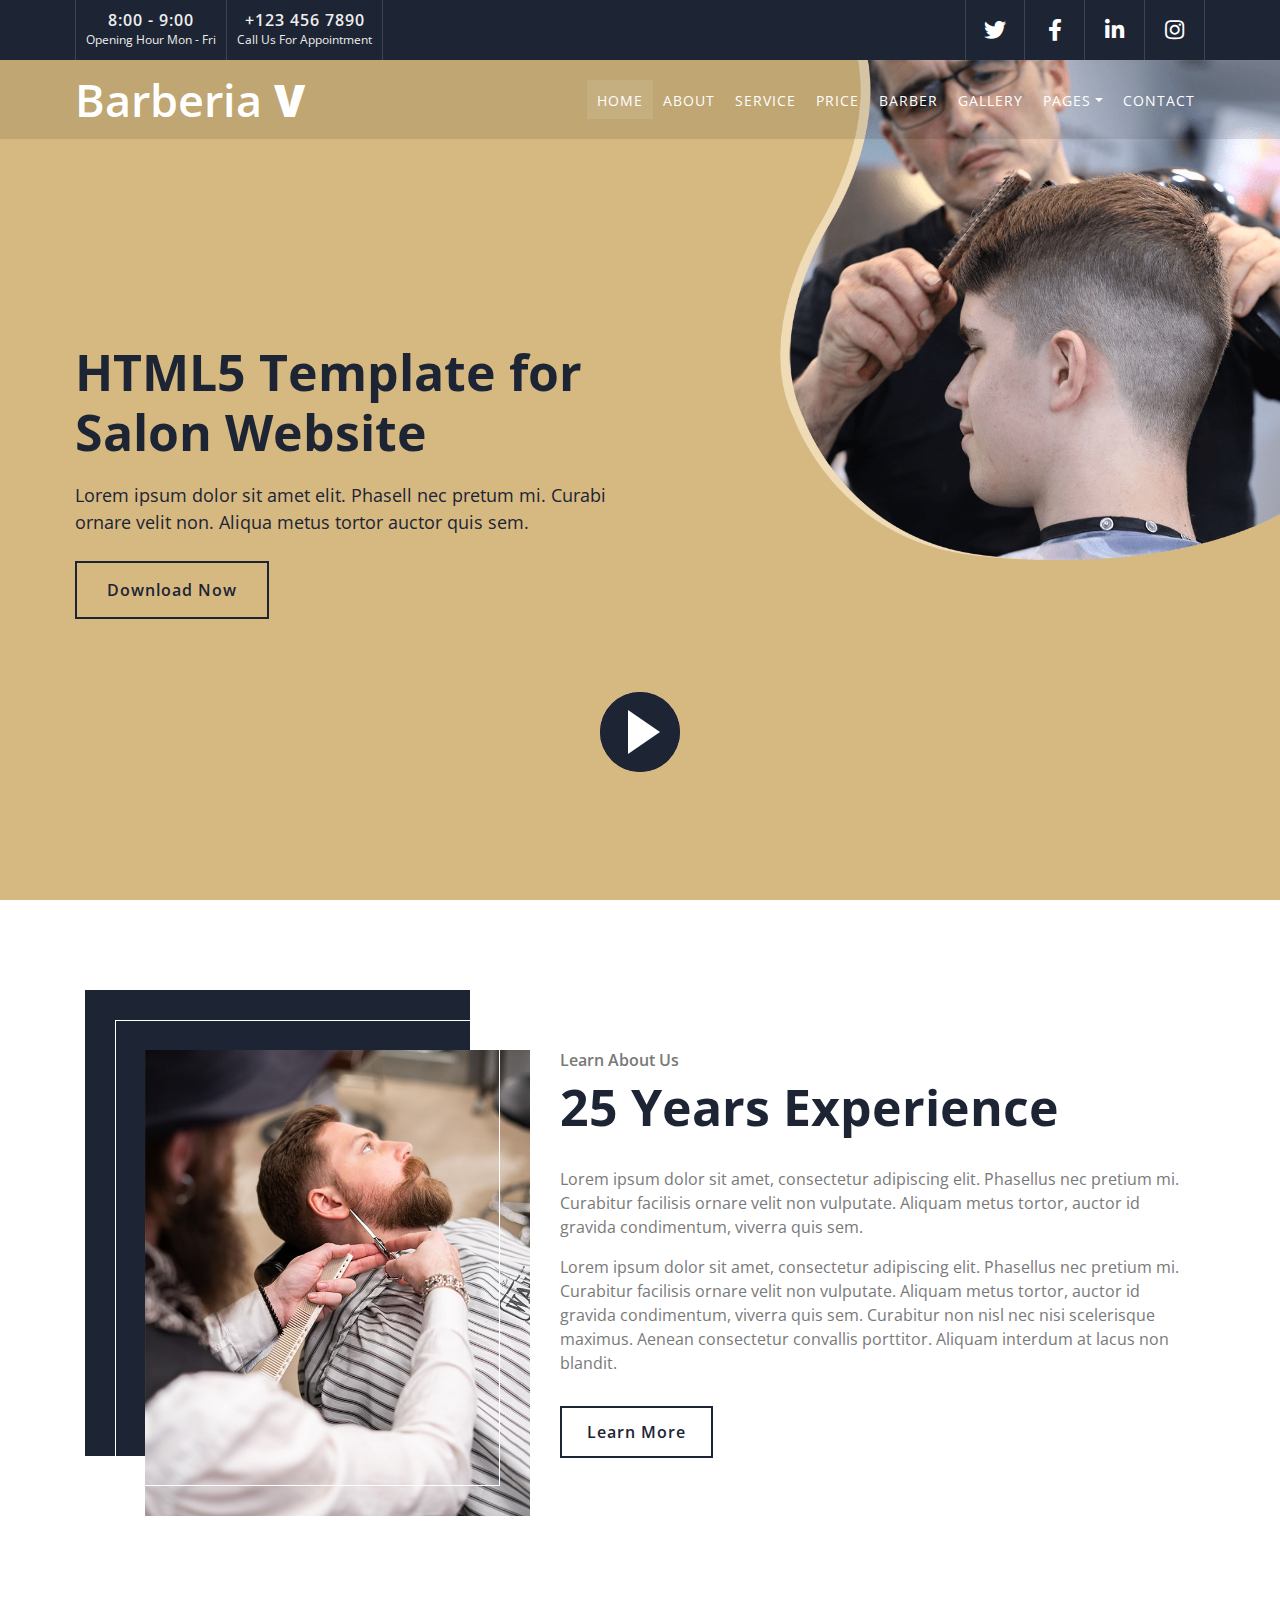
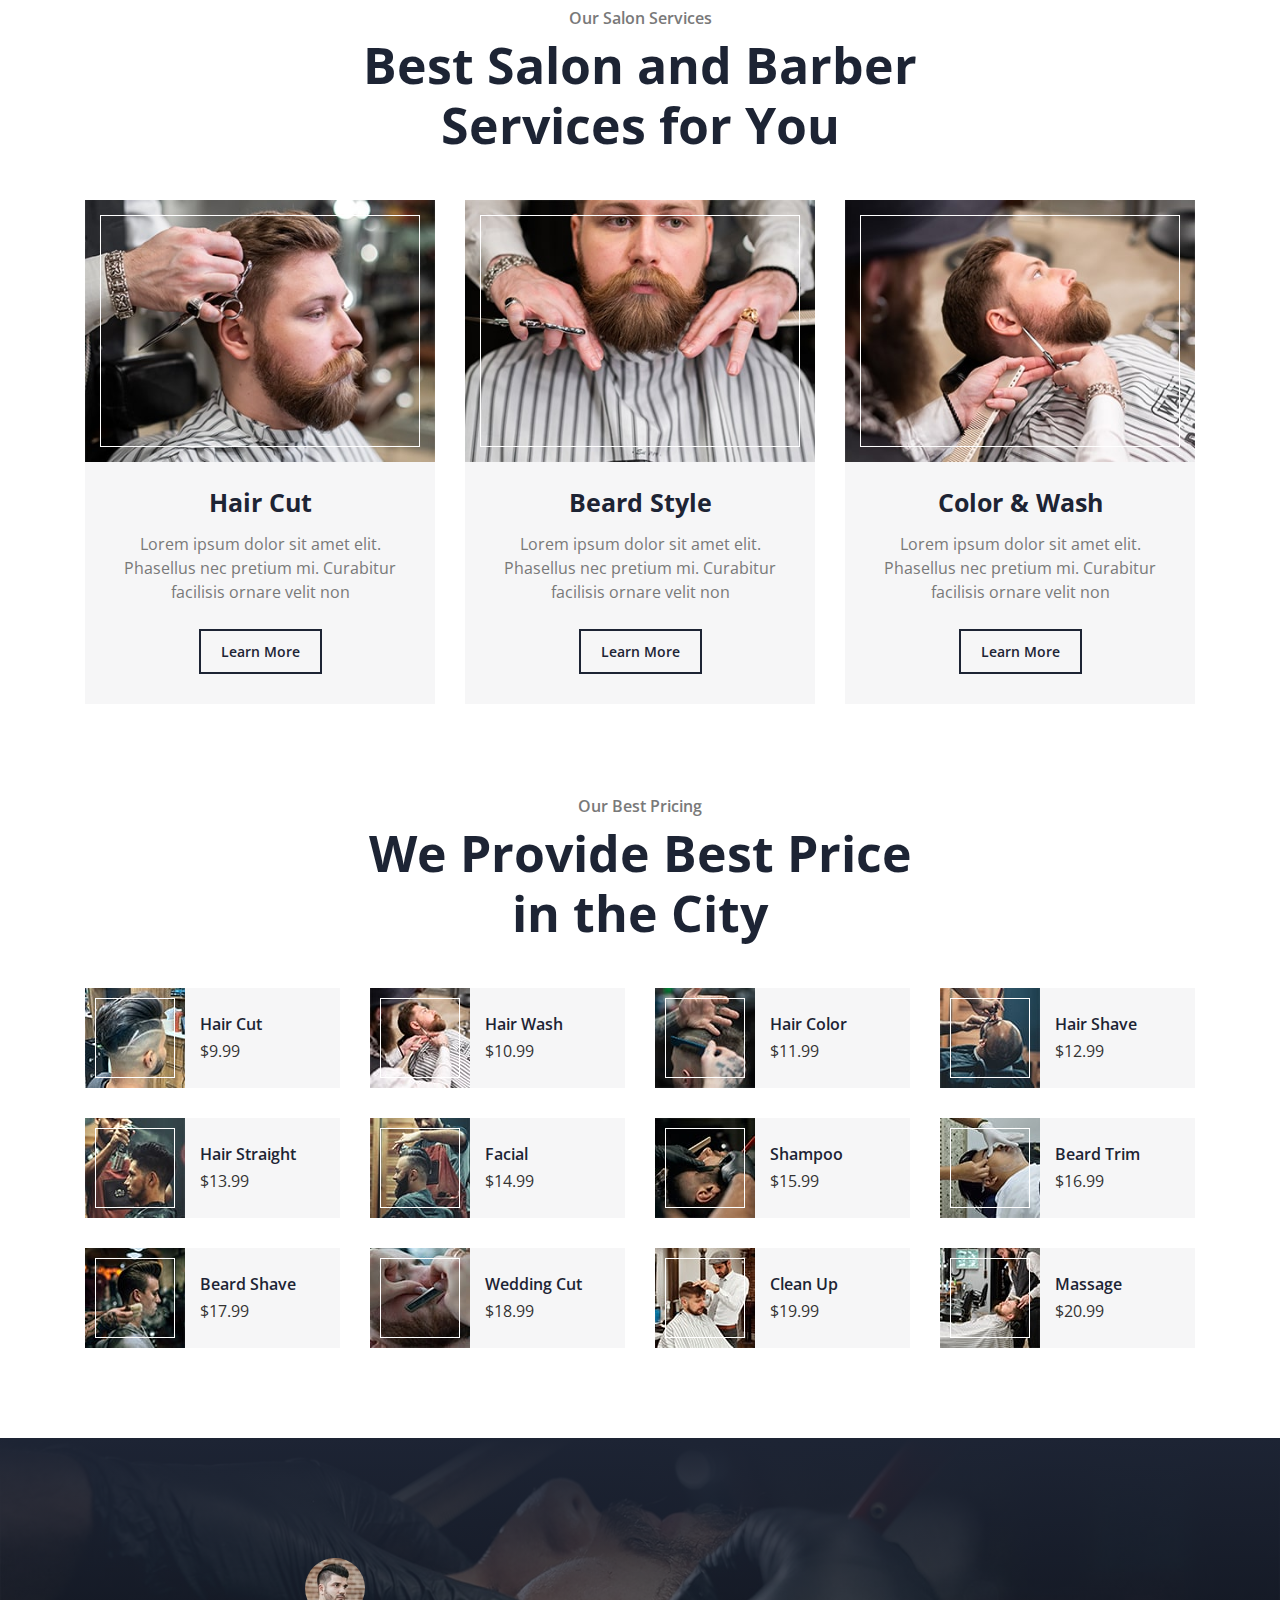
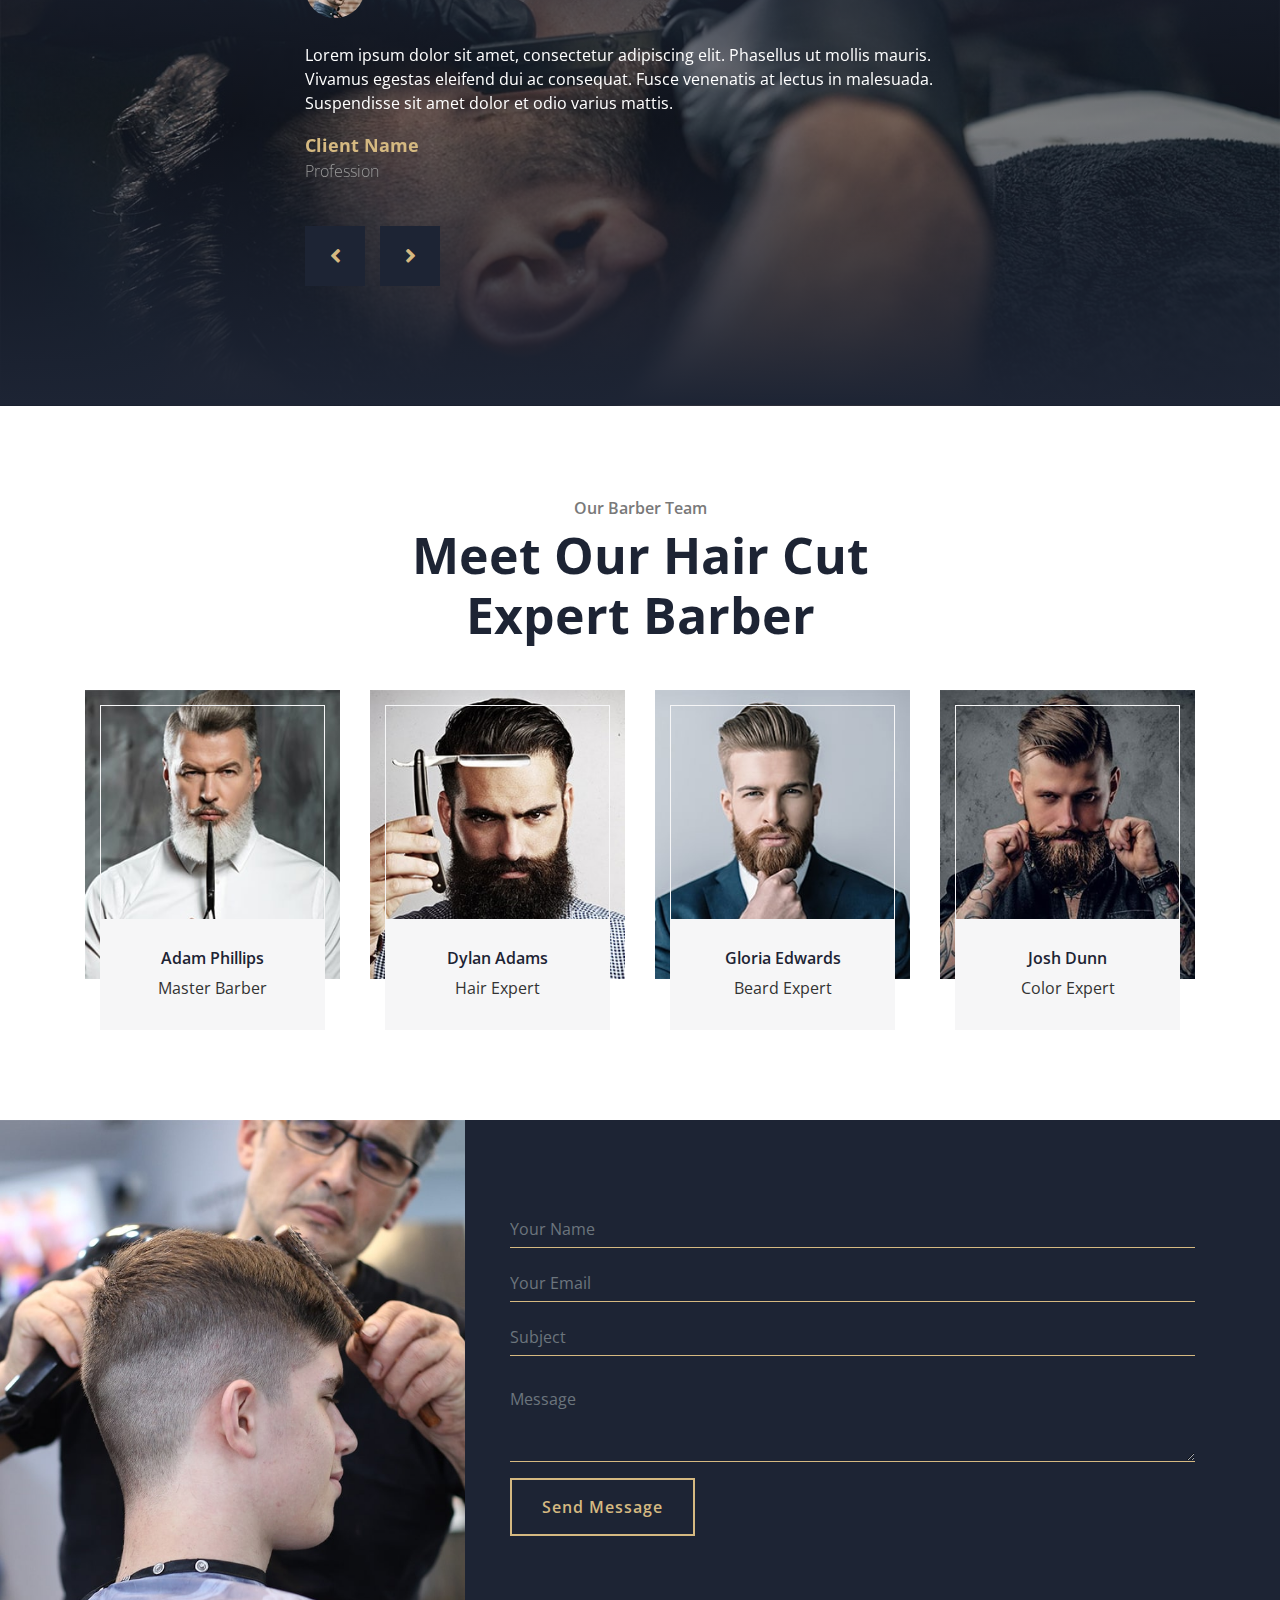
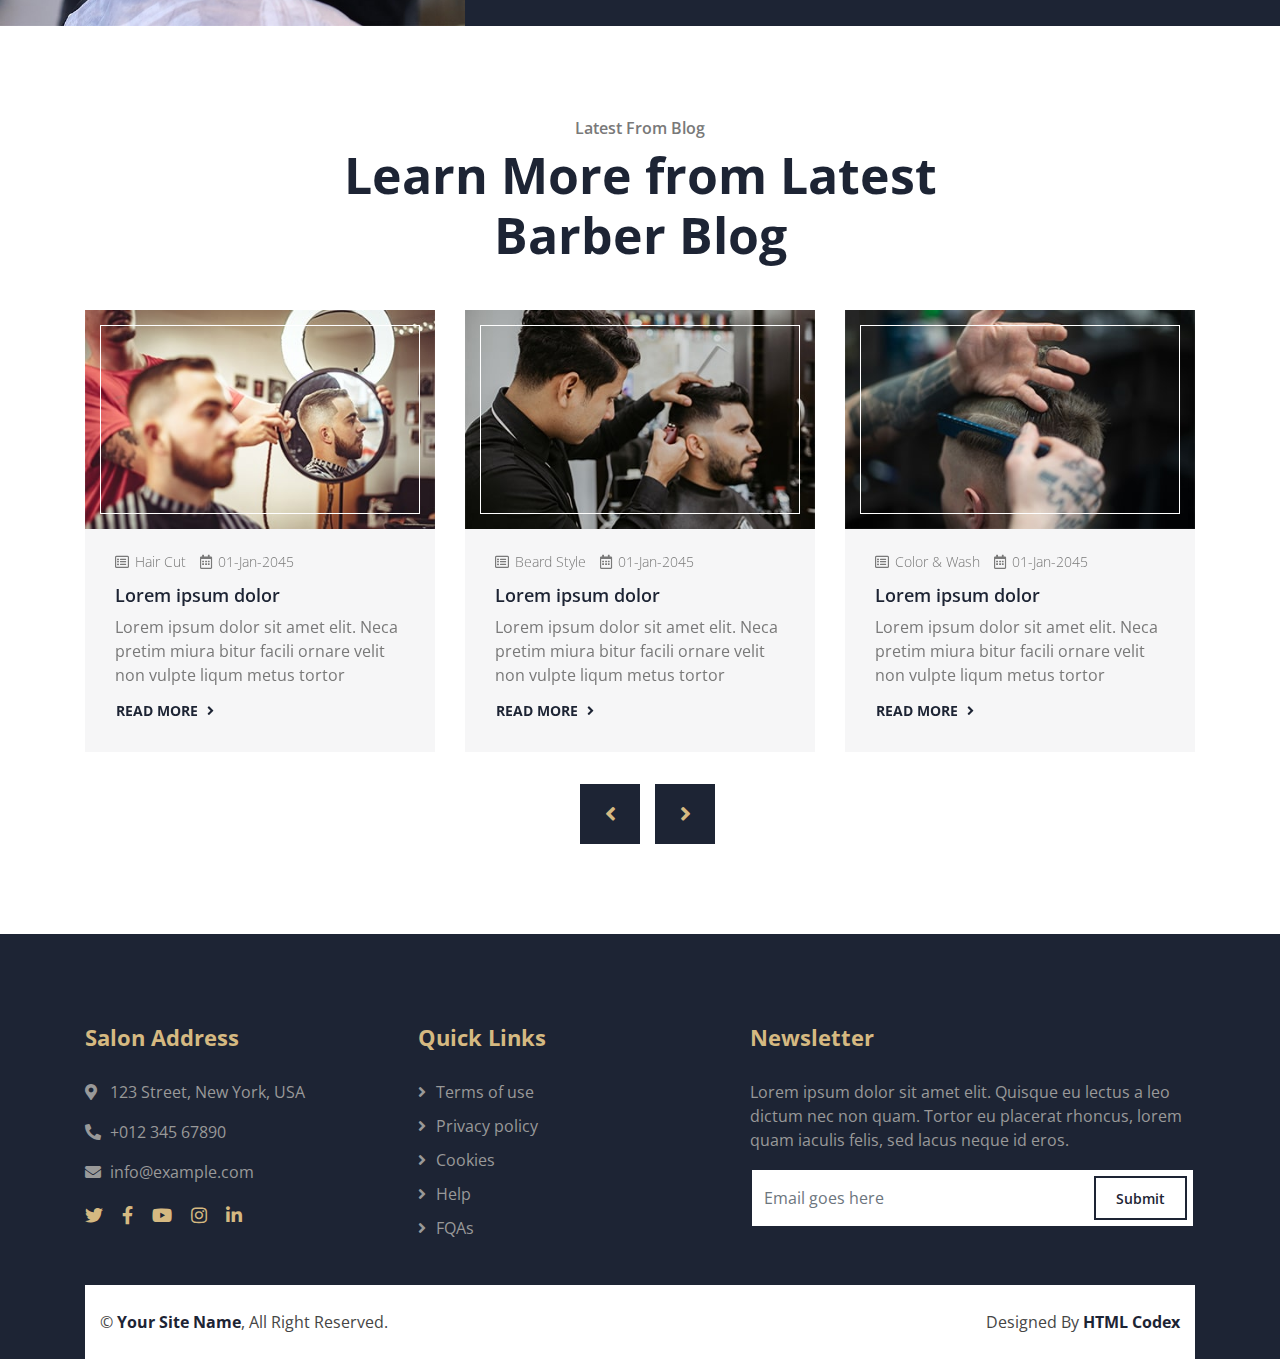
==== index.html @ 635584f0 "first commit" ====
<!DOCTYPE html>
<html lang="en">
    <head>
        <meta charset="utf-8">
        <title>Barber X - Barber Shop Template</title>
        <meta content="width=device-width, initial-scale=1.0" name="viewport">
        <meta content="Free Website Template" name="keywords">
        <meta content="Free Website Template" name="description">

        <!-- Favicon -->
        <link href="img/favicon.ico" rel="icon">

        <!-- Google Font -->
        <link href="https://fonts.googleapis.com/css2?family=Open+Sans:wght@300;400;600;700;800&display=swap" rel="stylesheet">

        <!-- CSS Libraries -->
        <link href="https://stackpath.bootstrapcdn.com/bootstrap/4.4.1/css/bootstrap.min.css" rel="stylesheet">
        <link href="https://cdnjs.cloudflare.com/ajax/libs/font-awesome/5.10.0/css/all.min.css" rel="stylesheet">
        <link href="lib/animate/animate.min.css" rel="stylesheet">
        <link href="lib/owlcarousel/assets/owl.carousel.min.css" rel="stylesheet">
        <link href="lib/lightbox/css/lightbox.min.css" rel="stylesheet">

        <!-- Template Stylesheet -->
        <link href="css/style.css" rel="stylesheet">
    </head>

    <body>
        <!-- Top Bar Start -->
        <div class="top-bar d-none d-md-block">
            <div class="container-fluid">
                <div class="row">
                    <div class="col-md-6">
                        <div class="top-bar-left">
                            <div class="text">
                                <h2>8:00 - 9:00</h2>
                                <p>Opening Hour Mon - Fri</p>
                            </div>
                            <div class="text">
                                <h2>+123 456 7890</h2>
                                <p>Call Us For Appointment</p>
                            </div>
                        </div>
                    </div>
                    <div class="col-md-6">
                        <div class="top-bar-right">
                            <div class="social">
                                <a href=""><i class="fab fa-twitter"></i></a>
                                <a href=""><i class="fab fa-facebook-f"></i></a>
                                <a href=""><i class="fab fa-linkedin-in"></i></a>
                                <a href=""><i class="fab fa-instagram"></i></a>
                            </div>
                        </div>
                    </div>
                </div>
            </div>
        </div>
        <!-- Top Bar End -->

        <!-- Nav Bar Start -->
        <div class="navbar navbar-expand-lg bg-dark navbar-dark">
            <div class="container-fluid">
                <a href="index.html" class="navbar-brand">Barberia <span>V</span></a>
                <button type="button" class="navbar-toggler" data-toggle="collapse" data-target="#navbarCollapse">
                    <span class="navbar-toggler-icon"></span>
                </button>

                <div class="collapse navbar-collapse justify-content-between" id="navbarCollapse">
                    <div class="navbar-nav ml-auto">
                        <a href="index.html" class="nav-item nav-link active">Home</a>
                        <a href="about.html" class="nav-item nav-link">About</a>
                        <a href="service.html" class="nav-item nav-link">Service</a>
                        <a href="price.html" class="nav-item nav-link">Price</a>
                        <a href="team.html" class="nav-item nav-link">Barber</a>
                        <a href="portfolio.html" class="nav-item nav-link">Gallery</a>
                        <div class="nav-item dropdown">
                            <a href="#" class="nav-link dropdown-toggle" data-toggle="dropdown">Pages</a>
                            <div class="dropdown-menu">
                                <a href="blog.html" class="dropdown-item">Blog Page</a>
                                <a href="single.html" class="dropdown-item">Single Page</a>
                            </div>
                        </div>
                        <a href="contact.html" class="nav-item nav-link">Contact</a>
                    </div>
                </div>
            </div>
        </div>
        <!-- Nav Bar End -->


        <!-- Hero Start -->
        <div class="hero">
            <div class="container-fluid">
                <div class="row">
                    <div class="col-sm-12 col-md-6">
                        <div class="hero-text">
                            <h1>HTML5 Template for Salon Website</h1>
                            <p>
                                Lorem ipsum dolor sit amet elit. Phasell nec pretum mi. Curabi ornare velit non. Aliqua metus tortor auctor quis sem.
                            </p>
                            <a class="btn" href="https://htmlcodex.com/barber-shop-template">Download Now</a>
                        </div>
                    </div>
                    <div class="col-sm-12 col-md-6 d-none d-md-block">
                        <div class="hero-image">
                            <img src="img/hero.png" alt="Hero Image">
                        </div>
                    </div>
                </div>
                <button type="button" class="btn-play" data-toggle="modal" data-src="https://www.youtube.com/embed/DWRcNpR6Kdc" data-target="#videoModal">
                    <span></span>
                </button>
            </div>
        </div>
        <!-- Hero End -->

        <!-- Video Modal Start-->
        <div class="modal fade" id="videoModal" tabindex="-1" role="dialog" aria-labelledby="exampleModalLabel" aria-hidden="true">
            <div class="modal-dialog" role="document">
                <div class="modal-content">
                    <div class="modal-body">
                        <button type="button" class="close" data-dismiss="modal" aria-label="Close">
                            <span aria-hidden="true">&times;</span>
                        </button>        
                        <!-- 16:9 aspect ratio -->
                        <div class="embed-responsive embed-responsive-16by9">
                            <iframe class="embed-responsive-item" src="" id="video"  allowscriptaccess="always" allow="autoplay"></iframe>
                        </div>
                    </div>
                </div>
            </div>
        </div> 
        <!-- Video Modal End -->


        <!-- About Start -->
        <div class="about">
            <div class="container">
                <div class="row align-items-center">
                    <div class="col-lg-5 col-md-6">
                        <div class="about-img">
                            <img src="img/about.jpg" alt="Image">
                        </div>
                    </div>
                    <div class="col-lg-7 col-md-6">
                        <div class="section-header text-left">
                            <p>Learn About Us</p>
                            <h2>25 Years Experience</h2>
                        </div>
                        <div class="about-text">
                            <p>
                                Lorem ipsum dolor sit amet, consectetur adipiscing elit. Phasellus nec pretium mi. Curabitur facilisis ornare velit non vulputate. Aliquam metus tortor, auctor id gravida condimentum, viverra quis sem.
                            </p>
                            <p>
                                Lorem ipsum dolor sit amet, consectetur adipiscing elit. Phasellus nec pretium mi. Curabitur facilisis ornare velit non vulputate. Aliquam metus tortor, auctor id gravida condimentum, viverra quis sem. Curabitur non nisl nec nisi scelerisque maximus. Aenean consectetur convallis porttitor. Aliquam interdum at lacus non blandit.
                            </p>
                            <a class="btn" href="">Learn More</a>
                        </div>
                    </div>
                </div>
            </div>
        </div>
        <!-- About End -->


        <!-- Service Start -->
        <div class="service">
            <div class="container">
                <div class="section-header text-center">
                    <p>Our Salon Services</p>
                    <h2>Best Salon and Barber Services for You</h2>
                </div>
                <div class="row">
                    <div class="col-lg-4 col-md-6">
                        <div class="service-item">
                            <div class="service-img">
                                <img src="img/service-1.jpg" alt="Image">
                            </div>
                            <h3>Hair Cut</h3>
                            <p>
                                Lorem ipsum dolor sit amet elit. Phasellus nec pretium mi. Curabitur facilisis ornare velit non
                            </p>
                            <a class="btn" href="">Learn More</a>
                        </div>
                    </div>
                    <div class="col-lg-4 col-md-6">
                        <div class="service-item">
                            <div class="service-img">
                                <img src="img/service-2.jpg" alt="Image">
                            </div>
                            <h3>Beard Style</h3>
                            <p>
                                Lorem ipsum dolor sit amet elit. Phasellus nec pretium mi. Curabitur facilisis ornare velit non
                            </p>
                            <a class="btn" href="">Learn More</a>
                        </div>
                    </div>
                    <div class="col-lg-4 col-md-6">
                        <div class="service-item">
                            <div class="service-img">
                                <img src="img/service-3.jpg" alt="Image">
                            </div>
                            <h3>Color & Wash</h3>
                            <p>
                                Lorem ipsum dolor sit amet elit. Phasellus nec pretium mi. Curabitur facilisis ornare velit non
                            </p>
                            <a class="btn" href="">Learn More</a>
                        </div>
                    </div>
                </div>
            </div>
        </div>
        <!-- Service End -->


        <!-- Pricing Start -->
        <div class="price">
            <div class="container">
                <div class="section-header text-center">
                    <p>Our Best Pricing</p>
                    <h2>We Provide Best Price in the City</h2>
                </div>
                <div class="row">
                    <div class="col-lg-3 col-md-4 col-sm-6">
                        <div class="price-item">
                            <div class="price-img">
                                <img src="img/price-1.jpg" alt="Image">
                            </div>
                            <div class="price-text">
                                <h2>Hair Cut</h2>
                                <h3>$9.99</h3>
                            </div>
                        </div>
                    </div>
                    <div class="col-lg-3 col-md-4 col-sm-6">
                        <div class="price-item">
                            <div class="price-img">
                                <img src="img/price-2.jpg" alt="Image">
                            </div>
                            <div class="price-text">
                                <h2>Hair Wash</h2>
                                <h3>$10.99</h3>
                            </div>
                        </div>
                    </div>
                    <div class="col-lg-3 col-md-4 col-sm-6">
                        <div class="price-item">
                            <div class="price-img">
                                <img src="img/price-3.jpg" alt="Image">
                            </div>
                            <div class="price-text">
                                <h2>Hair Color</h2>
                                <h3>$11.99</h3>
                            </div>
                        </div>
                    </div>
                    <div class="col-lg-3 col-md-4 col-sm-6">
                        <div class="price-item">
                            <div class="price-img">
                                <img src="img/price-4.jpg" alt="Image">
                            </div>
                            <div class="price-text">
                                <h2>Hair Shave</h2>
                                <h3>$12.99</h3>
                            </div>
                        </div>
                    </div>
                    <div class="col-lg-3 col-md-4 col-sm-6">
                        <div class="price-item">
                            <div class="price-img">
                                <img src="img/price-5.jpg" alt="Image">
                            </div>
                            <div class="price-text">
                                <h2>Hair Straight</h2>
                                <h3>$13.99</h3>
                            </div>
                        </div>
                    </div>
                    <div class="col-lg-3 col-md-4 col-sm-6">
                        <div class="price-item">
                            <div class="price-img">
                                <img src="img/price-6.jpg" alt="Image">
                            </div>
                            <div class="price-text">
                                <h2>Facial</h2>
                                <h3>$14.99</h3>
                            </div>
                        </div>
                    </div>
                    <div class="col-lg-3 col-md-4 col-sm-6">
                        <div class="price-item">
                            <div class="price-img">
                                <img src="img/price-7.jpg" alt="Image">
                            </div>
                            <div class="price-text">
                                <h2>Shampoo</h2>
                                <h3>$15.99</h3>
                            </div>
                        </div>
                    </div>
                    <div class="col-lg-3 col-md-4 col-sm-6">
                        <div class="price-item">
                            <div class="price-img">
                                <img src="img/price-8.jpg" alt="Image">
                            </div>
                            <div class="price-text">
                                <h2>Beard Trim</h2>
                                <h3>$16.99</h3>
                            </div>
                        </div>
                    </div>
                    <div class="col-lg-3 col-md-4 col-sm-6">
                        <div class="price-item">
                            <div class="price-img">
                                <img src="img/price-9.jpg" alt="Image">
                            </div>
                            <div class="price-text">
                                <h2>Beard Shave</h2>
                                <h3>$17.99</h3>
                            </div>
                        </div>
                    </div>
                    <div class="col-lg-3 col-md-4 col-sm-6">
                        <div class="price-item">
                            <div class="price-img">
                                <img src="img/price-10.jpg" alt="Image">
                            </div>
                            <div class="price-text">
                                <h2>Wedding Cut</h2>
                                <h3>$18.99</h3>
                            </div>
                        </div>
                    </div>
                    <div class="col-lg-3 col-md-4 col-sm-6">
                        <div class="price-item">
                            <div class="price-img">
                                <img src="img/price-11.jpg" alt="Image">
                            </div>
                            <div class="price-text">
                                <h2>Clean Up</h2>
                                <h3>$19.99</h3>
                            </div>
                        </div>
                    </div>
                    <div class="col-lg-3 col-md-4 col-sm-6">
                        <div class="price-item">
                            <div class="price-img">
                                <img src="img/price-12.jpg" alt="Image">
                            </div>
                            <div class="price-text">
                                <h2>Massage</h2>
                                <h3>$20.99</h3>
                            </div>
                        </div>
                    </div>
                </div>
            </div>
        </div>
        <!-- Pricing End -->
        
        
        <!-- Testimonial Start -->
        <div class="testimonial">
            <div class="container">
                <div class="owl-carousel testimonials-carousel">
                    <div class="testimonial-item">
                        <img src="img/testimonial-1.jpg" alt="Image">
                        <p>
                            Lorem ipsum dolor sit amet, consectetur adipiscing elit. Phasellus ut mollis mauris. Vivamus egestas eleifend dui ac consequat. Fusce venenatis at lectus in malesuada. Suspendisse sit amet dolor et odio varius mattis.
                        </p>
                        <h2>Client Name</h2>
                        <h3>Profession</h3>
                    </div>
                    <div class="testimonial-item">
                        <img src="img/testimonial-2.jpg" alt="Image">
                        <p>
                            Phasellus pellentesque tempus pretium. Quisque in enim sit amet purus venenatis porttitor sed non velit. Vivamus vehicula finibus tortor. Aliquam vehicula molestie pulvinar. Sed varius libero in leo finibus, ac consectetur tortor rutrum.
                        </p>
                        <h2>Client Name</h2>
                        <h3>Profession</h3>
                    </div>
                    <div class="testimonial-item">
                        <img src="img/testimonial-3.jpg" alt="Image">
                        <p>
                            Sed in lectus eu eros tincidunt cursus. Aliquam eleifend velit nisl. Sed et posuere urna, ut vestibulum massa. Integer quis magna non enim luctus interdum. Phasellus sed eleifend erat. Aliquam ligula ex, semper vel tempor pellentesque, pretium eu nulla.
                        </p>
                        <h2>Client Name</h2>
                        <h3>Profession</h3>
                    </div>
                </div>
            </div>
        </div>
        <!-- Testimonial End -->


        <!-- Team Start -->
        <div class="team">
            <div class="container">
                <div class="section-header text-center">
                    <p>Our Barber Team</p>
                    <h2>Meet Our Hair Cut Expert Barber</h2>
                </div>
                <div class="row">
                    <div class="col-lg-3 col-md-6">
                        <div class="team-item">
                            <div class="team-img">
                                <img src="img/team-1.jpg" alt="Team Image">
                            </div>
                            <div class="team-text">
                                <h2>Adam Phillips</h2>
                                <p>Master Barber</p>
                            </div>
                        </div>
                    </div>
                    <div class="col-lg-3 col-md-6">
                        <div class="team-item">
                            <div class="team-img">
                                <img src="img/team-2.jpg" alt="Team Image">
                            </div>
                            <div class="team-text">
                                <h2>Dylan Adams</h2>
                                <p>Hair Expert</p>
                            </div>
                        </div>
                    </div>
                    <div class="col-lg-3 col-md-6">
                        <div class="team-item">
                            <div class="team-img">
                                <img src="img/team-3.jpg" alt="Team Image">
                            </div>
                            <div class="team-text">
                                <h2>Gloria Edwards</h2>
                                <p>Beard Expert</p>
                            </div>
                        </div>
                    </div>
                    <div class="col-lg-3 col-md-6">
                        <div class="team-item">
                            <div class="team-img">
                                <img src="img/team-4.jpg" alt="Team Image">
                            </div>
                            <div class="team-text">
                                <h2>Josh Dunn</h2>
                                <p>Color Expert</p>
                            </div>
                        </div>
                    </div>
                </div>
            </div>
        </div>
        <!-- Team End -->
        
        
        <!-- Contact Start -->
        <div class="contact">
            <div class="container-fluid">
                <div class="container">
                    <div class="row align-items-center">
                        <div class="col-md-4"></div>
                        <div class="col-md-8">
                            <div class="contact-form">
                                <div id="success"></div>
                                <form name="sentMessage" id="contactForm" novalidate="novalidate">
                                    <div class="control-group">
                                        <input type="text" class="form-control" id="name" placeholder="Your Name" required="required" data-validation-required-message="Please enter your name" />
                                        <p class="help-block text-danger"></p>
                                    </div>
                                    <div class="control-group">
                                        <input type="email" class="form-control" id="email" placeholder="Your Email" required="required" data-validation-required-message="Please enter your email" />
                                        <p class="help-block text-danger"></p>
                                    </div>
                                    <div class="control-group">
                                        <input type="text" class="form-control" id="subject" placeholder="Subject" required="required" data-validation-required-message="Please enter a subject" />
                                        <p class="help-block text-danger"></p>
                                    </div>
                                    <div class="control-group">
                                        <textarea class="form-control" id="message" placeholder="Message" required="required" data-validation-required-message="Please enter your message"></textarea>
                                        <p class="help-block text-danger"></p>
                                    </div>
                                    <div>
                                        <button class="btn" type="submit" id="sendMessageButton">Send Message</button>
                                    </div>
                                </form>
                            </div>
                        </div>
                    </div>
                </div>
            </div>
        </div>
        <!-- Contact End -->


        <!-- Blog Start -->
        <div class="blog">
            <div class="container">
                <div class="section-header text-center">
                    <p>Latest From Blog</p>
                    <h2>Learn More from Latest Barber Blog</h2>
                </div>
                <div class="owl-carousel blog-carousel">
                    <div class="blog-item">
                        <div class="blog-img">
                            <img src="img/blog-1.jpg" alt="Blog">
                        </div>
                        <div class="blog-meta">
                            <i class="fa fa-list-alt"></i>
                            <a href="">Hair Cut</a>
                            <i class="fa fa-calendar-alt"></i>
                            <p>01-Jan-2045</p>
                        </div>
                        <div class="blog-text">
                            <h2>Lorem ipsum dolor</h2>
                            <p>
                                Lorem ipsum dolor sit amet elit. Neca pretim miura bitur facili ornare velit non vulpte liqum metus tortor
                            </p>
                            <a class="btn" href="">Read More <i class="fa fa-angle-right"></i></a>
                        </div>
                    </div>
                    <div class="blog-item">
                        <div class="blog-img">
                            <img src="img/blog-2.jpg" alt="Blog">
                        </div>
                        <div class="blog-meta">
                            <i class="fa fa-list-alt"></i>
                            <a href="">Beard Style</a>
                            <i class="fa fa-calendar-alt"></i>
                            <p>01-Jan-2045</p>
                        </div>
                        <div class="blog-text">
                            <h2>Lorem ipsum dolor</h2>
                            <p>
                                Lorem ipsum dolor sit amet elit. Neca pretim miura bitur facili ornare velit non vulpte liqum metus tortor
                            </p>
                            <a class="btn" href="">Read More <i class="fa fa-angle-right"></i></a>
                        </div>
                    </div>
                    <div class="blog-item">
                        <div class="blog-img">
                            <img src="img/blog-3.jpg" alt="Blog">
                        </div>
                        <div class="blog-meta">
                            <i class="fa fa-list-alt"></i>
                            <a href="">Color & Wash</a>
                            <i class="fa fa-calendar-alt"></i>
                            <p>01-Jan-2045</p>
                        </div>
                        <div class="blog-text">
                            <h2>Lorem ipsum dolor</h2>
                            <p>
                                Lorem ipsum dolor sit amet elit. Neca pretim miura bitur facili ornare velit non vulpte liqum metus tortor
                            </p>
                            <a class="btn" href="">Read More <i class="fa fa-angle-right"></i></a>
                        </div>
                    </div>
                    <div class="blog-item">
                        <div class="blog-img">
                            <img src="img/blog-4.jpg" alt="Blog">
                        </div>
                        <div class="blog-meta">
                            <i class="fa fa-list-alt"></i>
                            <a href="">Hair Cut</a>
                            <i class="fa fa-calendar-alt"></i>
                            <p>01-Jan-2045</p>
                        </div>
                        <div class="blog-text">
                            <h2>Lorem ipsum dolor</h2>
                            <p>
                                Lorem ipsum dolor sit amet elit. Neca pretim miura bitur facili ornare velit non vulpte liqum metus tortor
                            </p>
                            <a class="btn" href="">Read More <i class="fa fa-angle-right"></i></a>
                        </div>
                    </div>
                    <div class="blog-item">
                        <div class="blog-img">
                            <img src="img/blog-5.jpg" alt="Blog">
                        </div>
                        <div class="blog-meta">
                            <i class="fa fa-list-alt"></i>
                            <a href="">Beard Style</a>
                            <i class="fa fa-calendar-alt"></i>
                            <p>01-Jan-2045</p>
                        </div>
                        <div class="blog-text">
                            <h2>Lorem ipsum dolor</h2>
                            <p>
                                Lorem ipsum dolor sit amet elit. Neca pretim miura bitur facili ornare velit non vulpte liqum metus tortor
                            </p>
                            <a class="btn" href="">Read More <i class="fa fa-angle-right"></i></a>
                        </div>
                    </div>
                    <div class="blog-item">
                        <div class="blog-img">
                            <img src="img/blog-6.jpg" alt="Blog">
                        </div>
                        <div class="blog-meta">
                            <i class="fa fa-list-alt"></i>
                            <a href="">Color & Wash</a>
                            <i class="fa fa-calendar-alt"></i>
                            <p>01-Jan-2045</p>
                        </div>
                        <div class="blog-text">
                            <h2>Lorem ipsum dolor</h2>
                            <p>
                                Lorem ipsum dolor sit amet elit. Neca pretim miura bitur facili ornare velit non vulpte liqum metus tortor
                            </p>
                            <a class="btn" href="">Read More <i class="fa fa-angle-right"></i></a>
                        </div>
                    </div>
                </div>
            </div>
        </div>
        <!-- Blog End -->


        <!-- Footer Start -->
        <div class="footer">
            <div class="container">
                <div class="row">
                    <div class="col-lg-7">
                        <div class="row">
                            <div class="col-md-6">
                                <div class="footer-contact">
                                    <h2>Salon Address</h2>
                                    <p><i class="fa fa-map-marker-alt"></i>123 Street, New York, USA</p>
                                    <p><i class="fa fa-phone-alt"></i>+012 345 67890</p>
                                    <p><i class="fa fa-envelope"></i>info@example.com</p>
                                    <div class="footer-social">
                                        <a href=""><i class="fab fa-twitter"></i></a>
                                        <a href=""><i class="fab fa-facebook-f"></i></a>
                                        <a href=""><i class="fab fa-youtube"></i></a>
                                        <a href=""><i class="fab fa-instagram"></i></a>
                                        <a href=""><i class="fab fa-linkedin-in"></i></a>
                                    </div>
                                </div>
                            </div>
                            <div class="col-md-6">
                                <div class="footer-link">
                                    <h2>Quick Links</h2>
                                    <a href="">Terms of use</a>
                                    <a href="">Privacy policy</a>
                                    <a href="">Cookies</a>
                                    <a href="">Help</a>
                                    <a href="">FQAs</a>
                                </div>
                            </div>
                        </div>
                    </div>
                    <div class="col-lg-5">
                        <div class="footer-newsletter">
                            <h2>Newsletter</h2>
                            <p>
                                Lorem ipsum dolor sit amet elit. Quisque eu lectus a leo dictum nec non quam. Tortor eu placerat rhoncus, lorem quam iaculis felis, sed lacus neque id eros.
                            </p>
                            <div class="form">
                                <input class="form-control" placeholder="Email goes here">
                                <button class="btn">Submit</button>
                            </div>
                        </div>
                    </div>
                </div>
            </div>
            <div class="container copyright">
                <div class="row">
                    <div class="col-md-6">
                        <p>&copy; <a href="#">Your Site Name</a>, All Right Reserved.</p>
                    </div>
                    <div class="col-md-6">
                        <p>Designed By <a href="https://htmlcodex.com">HTML Codex</a></p>
                    </div>
                </div>
            </div>
        </div>
        <!-- Footer End -->

        <a href="#" class="back-to-top"><i class="fa fa-chevron-up"></i></a>

        <!-- JavaScript Libraries -->
        <script src="https://code.jquery.com/jquery-3.4.1.min.js"></script>
        <script src="https://stackpath.bootstrapcdn.com/bootstrap/4.4.1/js/bootstrap.bundle.min.js"></script>
        <script src="lib/easing/easing.min.js"></script>
        <script src="lib/owlcarousel/owl.carousel.min.js"></script>
        <script src="lib/isotope/isotope.pkgd.min.js"></script>
        <script src="lib/lightbox/js/lightbox.min.js"></script>
        
        <!-- Contact Javascript File -->
        <script src="mail/jqBootstrapValidation.min.js"></script>
        <script src="mail/contact.js"></script>

        <!-- Template Javascript -->
        <script src="js/main.js"></script>
    </body>
</html>
---- css/style.css ----
/*******************************/
/********* General CSS *********/
/*******************************/
body {
    color: #797979;
    background: #ffffff;
    font-family: 'Open Sans', sans-serif;
}

h1,
h2, 
h3, 
h4,
h5, 
h6 {
    color: #1d2434;
}

a {
    color: #454545;
    transition: .3s;
}

a:hover,
a:active,
a:focus {
    color: #D5B981;
    outline: none;
    text-decoration: none;
}

.btn:focus,
.form-control:focus {
    box-shadow: none;
}

.container-fluid {
    max-width: 1366px;
}

.back-to-top {
    position: fixed;
    display: none;
    background: #D5B981;
    width: 44px;
    height: 44px;
    text-align: center;
    line-height: 1;
    font-size: 22px;
    right: 15px;
    bottom: 15px;
    transition: background 0.5s;
    z-index: 9;
}

.back-to-top:hover {
    background: #1d2434;
}

.back-to-top:hover i {
    color: #D5B981;
}

.back-to-top i {
    color: #1d2434;
    padding-top: 10px;
}


/**********************************/
/********** Top Bar CSS ***********/
/**********************************/
.top-bar {
    position: relative;
    height: 60px;
    background: #1d2434;
}

.top-bar .top-bar-left {
    display: flex;
    align-items: center;
    justify-content: flex-start;
}

.top-bar .top-bar-right {
    display: flex;
    align-items: center;
    justify-content: flex-end;
}

.top-bar .text {
    display: flex;
    align-items: center;
    justify-content: center;
    flex-direction: column;
    height: 60px;
    padding: 0 10px;
    text-align: center;
    border-left: 1px solid rgba(255, 255, 255, .15);
}

.top-bar .text:last-child {
    border-right: 1px solid rgba(255, 255, 255, .15);
}

.top-bar .text h2 {
    color: #eeeeee;
    font-weight: 600;
    font-size: 16px;
    letter-spacing: 1px;
    margin: 0;
}

.top-bar .text p {
    color: #eeeeee;
    font-size: 12px;
    font-weight: 400;
    margin: 0;
}

.top-bar .social {
    display: flex;
    height: 60px;
    font-size: 0;
    justify-content: flex-end;
}

.top-bar .social a {
    display: flex;
    align-items: center;
    justify-content: center;
    width: 60px;
    height: 100%;
    font-size: 22px;
    color: #ffffff;
    border-right: 1px solid rgba(255, 255, 255, .15);
}

.top-bar .social a:first-child {
    border-left: 1px solid rgba(255, 255, 255, .15);
}

.top-bar .social a:hover {
    color: #D5B981;
    background: #ffffff;
}

@media (min-width: 992px) {
    .top-bar {
        padding: 0 60px;
    }
}


/**********************************/
/*********** Nav Bar CSS **********/
/**********************************/
.navbar {
    position: relative;
    transition: .5s;
    z-index: 999;
}

.navbar.nav-sticky {
    position: fixed;
    top: 0;
    width: 100%;
    box-shadow: 0 2px 5px rgba(0, 0, 0, .3);
}

.navbar .navbar-brand {
    margin: 0;
    color: #ffffff;
    font-size: 45px;
    line-height: 0px;
    font-weight: 600;
}

.navbar .navbar-brand span {
    font-weight: 800;
}

.navbar .navbar-brand img {
    max-width: 100%;
    max-height: 40px;
}

.navbar-dark .navbar-nav .nav-link,
.navbar-dark .navbar-nav .nav-link:focus,
.navbar-dark .navbar-nav .nav-link:hover,
.navbar-dark .navbar-nav .nav-link.active {
    padding: 10px 10px 8px 10px;
    color: #ffffff;
}

.navbar-dark .navbar-nav .nav-link:hover,
.navbar-dark .navbar-nav .nav-link.active {
    background: rgba(256, 256, 256, .1);
    transition: none;
}

.navbar .dropdown-menu {
    margin-top: 0;
    border: 0;
    border-radius: 0;
    background: #f8f9fa;
}

@media (min-width: 992px) {
    .navbar {
        position: absolute;
        width: 100%;
        top: 60px;
        padding: 20px 60px;
        background: rgba(0, 0, 0, .1) !important;
        z-index: 9;
    }
    
    .navbar.nav-sticky {
        padding: 10px 60px;
        background: #1d2434 !important;
    }
    
    .navbar a.nav-link {
        padding: 8px 15px;
        font-size: 14px;
        letter-spacing: 1px;
        text-transform: uppercase;
    }
}

@media (max-width: 991.98px) {   
    .navbar {
        padding: 15px;
        background: #1d2434 !important;
    }
    
    .navbar a.nav-link {
        padding: 5px;
    }
    
    .navbar .dropdown-menu {
        box-shadow: none;
    }
}


/*******************************/
/********** Hero CSS ***********/
/*******************************/
.hero {
    position: relative;
    width: 100%;
    margin-bottom: 45px;
    height: calc(100vh - 60px);
    background: #D5B981;
    overflow: hidden;
}

.hero .container-fluid {
    padding: 0;
}

.hero .hero-image {
    position: relative;
    text-align: right;
}

.hero .hero-image img {
    max-width: 80%;
    max-height: 80%;
}

.hero .hero-text {
    position: relative;
    padding-left: 75px;
    height: calc(100vh - 60px);
    display: flex;
    align-items: flex-start;
    justify-content: center;
    flex-direction: column;
}

.hero .hero-text h1 {
    color: #1d2434;
    font-size: 50px;
    font-weight: 700;
    margin-bottom: 20px;
}

.hero .hero-text p {
    color: #1d2434;
    font-size: 18px;
    margin-bottom: 25px;
}

.hero .hero-text .btn {
    padding: 15px 30px;
    font-size: 16px;
    font-weight: 600;
    letter-spacing: 1px;
    color: #1d2434;
    background: none;
    border: 2px solid #1d2434;
    border-radius: 0;
    transition: .3s;
}

.hero .hero-text .btn:hover {
    color: #D5B981;
    background: #1d2434;
}

.hero .btn-play {
    position: absolute;
    z-index: 1;
    top: 80%;
    left: 50%;
    transform: translateX(-50%) translateY(-50%);
    box-sizing: content-box;
    display: block;
    width: 32px;
    height: 44px;
    border-radius: 50%;
    border: none;
    outline: none;
    padding: 18px 20px 18px 28px;
}

.hero .btn-play:before {
    content: "";
    position: absolute;
    z-index: 0;
    left: 50%;
    top: 50%;
    transform: translateX(-50%) translateY(-50%);
    display: block;
    width: 80px;
    height: 80px;
    background: #1D2434;
    border-radius: 50%;
    animation: pulse-border 1500ms ease-out infinite;
}

.hero .btn-play:after {
    content: "";
    position: absolute;
    z-index: 1;
    left: 50%;
    top: 50%;
    transform: translateX(-50%) translateY(-50%);
    display: block;
    width: 80px;
    height: 80px;
    background: #1D2434;
    border-radius: 50%;
    transition: all 200ms;
}

.hero .btn-play:hover:after {
    background-color: darken(#1D2434, 10%);
}

.hero .btn-play img {
    position: relative;
    z-index: 3;
    max-width: 100%;
    width: auto;
    height: auto;
}

.hero .btn-play span {
    display: block;
    position: relative;
    z-index: 3;
    width: 0;
    height: 0;
    border-left: 32px solid #ffffff;
    border-top: 22px solid transparent;
    border-bottom: 22px solid transparent;
}

@keyframes pulse-border {
  0% {
    transform: translateX(-50%) translateY(-50%) translateZ(0) scale(1);
    opacity: 1;
  }
  100% {
    transform: translateX(-50%) translateY(-50%) translateZ(0) scale(1.5);
    opacity: 0;
  }
}

#videoModal .modal-dialog {
    position: relative;
    max-width: 800px;
    margin: 60px auto;
}

#videoModal .modal-body {
    position: relative;
    padding: 0px;
}

#videoModal .close {
    position: absolute;
    right: 0px;
    top: -12px;
    z-index: 999;
    font-size: 50px;
    font-weight: normal;
    color: #ffffff;
    opacity: 1;
}

@media (max-width: 991.98px) {
    .hero .hero-text {
        padding-left: 15px;
    }
    
    .hero .hero-text h1 {
        font-size: 35px;
    }
    
    .hero .hero-text p {
        font-size: 16px;
    }
    
    .hero .hero-text .btn {
        padding: 12px 30px;
        font-size: 15px;
        letter-spacing: 0;
    }
}

@media (max-width: 767.98px) {
    .hero .hero-text h1 {
        font-size: 30px;
        font-weight: 600;
    }
    
    .hero .hero-text p {
        font-size: 14px;
    }
    
    .hero .hero-text .btn {
        padding: 10px 25px;
        font-size: 15px;
        font-weight: 400;
        letter-spacing: 0;
    }
}

@media (max-width: 575.98px) {
    .hero .hero-text h1 {
        font-size: 25px;
        font-weight: 600;
    }
    
    .hero .hero-text p {
        font-size: 14px;
    }
    
    .hero .hero-text .btn {
        padding: 8px 20px;
        font-size: 14px;
        font-weight: 400;
        letter-spacing: 0;
    }
}


/*******************************/
/******* Page Header CSS *******/
/*******************************/
.page-header {
    position: relative;
    margin-bottom: 45px;
    padding: 150px 0 90px 0;
    text-align: center;
    background: #D5B981;
}

.page-header h2 {
    position: relative;
    color: #1d2434;
    font-size: 60px;
    font-weight: 700;
}

.page-header a {
    position: relative;
    padding: 0 12px;
    font-size: 22px;
    color: #1d2434;
}

.page-header a:hover {
    color: #ffffff;
}

.page-header a::after {
    position: absolute;
    content: "/";
    width: 8px;
    height: 8px;
    top: -2px;
    right: -7px;
    text-align: center;
    color: #1d2434;
}

.page-header a:last-child::after {
    display: none;
}

@media (max-width: 767.98px) {
    .page-header h2 {
        font-size: 35px;
    }
    
    .page-header a {
        font-size: 18px;
    }
}


/*******************************/
/******* Section Header ********/
/*******************************/
.section-header {
    position: relative;
    max-width: 600px;
    margin: 0 auto;
    margin-bottom: 45px;
}

.section-header p {
    margin-bottom: 5px;
    position: relative;
    font-size: 16px;
    font-weight: 600;
}

.section-header h2 {
    margin: 0;
    position: relative;
    font-size: 50px;
    font-weight: 700;
}

@media (max-width: 767.98px) {
    .section-header h2 {
        font-size: 30px;
    }
}


/*******************************/
/********** About CSS **********/
/*******************************/
.about {
    position: relative;
    width: 100%;
    padding: 45px 0;
}

.about .section-header {
    margin-bottom: 30px;
    margin-left: 0;
}

.about .about-img {
    position: relative;
    height: 100%;
    margin: 60px 0 0 60px;
}

.about .about-img img {
    position: relative;
    width: 100%;
    height: 100%;
    object-fit: cover;
    z-index: 1;
}

.about .about-img::before {
    position: absolute;
    content: "";
    top: -60px;
    right: 60px;
    bottom: 60px;
    left: -60px;
    background: #1d2434;
    z-index: 0;
}

.about .about-img::after {
    position: absolute;
    content: "";
    top: -30px;
    right: 30px;
    bottom: 30px;
    left: -30px;
    background: transparent;
    border: 1px solid #ffffff;
    z-index: 2;
}

.about .about-text p {
    font-size: 16px;
}

.about .about-text a.btn {
    position: relative;
    margin-top: 15px;
    padding: 12px 25px;
    font-size: 16px;
    font-weight: 600;
    letter-spacing: 1px;
    color: #1d2434;
    border: 2px solid #1d2434;
    border-radius: 0;
    background: none;
    transition: .3s;
}

.about .about-text a.btn:hover {
    color: #D5B981;
    background: #1d2434;
}

@media (max-width: 767.98px) {
    .about .about-img {
        margin-bottom: 30px;
        height: auto;
    }
}


/*******************************/
/********* Service CSS *********/
/*******************************/
.service {
    position: relative;
    width: 100%;
    padding: 45px 0 15px 0;
}

.service .service-item {
    position: relative;
    width: 100%;
    text-align: center;
    margin-bottom: 30px;
    background: rgba(29, 36, 52, .04);
}

.service .service-img {
    position: relative;
    width: 100%;
}

.service .service-img img {
    position: relative;
    width: 100%;
    height: 100%;
    object-fit: cover;
}

.service .service-img::after {
    position: absolute;
    content: "";
    top: 15px;
    right: 15px;
    bottom: 15px;
    left: 15px;
    background: transparent;
    border: 1px solid #ffffff;
    z-index: 1;
}

.service .service-item h3 {
    margin: 0;
    padding: 25px 15px 15px 15px;
    font-size: 25px;
    font-weight: 700;
}

.service .service-item p {
    margin: 0;
    padding: 0 25px 25px 25px;
    font-size: 16px;
}

.service .service-item a.btn {
    position: relative;
    margin-bottom: 30px;
    padding: 10px 20px;
    font-size: 14px;
    font-weight: 600;
    color: #1d2434;
    border: 2px solid #1d2434;
    border-radius: 0;
    background: none;
    transition: .3s;
}

.service .service-item:hover a.btn {
    color: #D5B981;
    background: #1d2434;
    border-color: #1d2434;
}


/*******************************/
/********* Pricing CSS *********/
/*******************************/
.price {
    position: relative;
    width: 100%;
    padding: 45px 0 15px 0;
}

.price .price-item {
    position: relative;
    width: 100%;
    display: flex;
    align-items: center;
    justify-content: flex-start;
    flex-direction: row;
    margin-bottom: 30px;
    background: rgba(29, 36, 52, .04);
    transition: .3s;
}

.price .price-item:hover {
    background: #D5B981;
}

.price .price-img {
    position: relative;
    width: 100px;
}

.price .price-img img {
    width: 100%;
}

.price .price-img::after {
    position: absolute;
    content: "";
    top: 10px;
    right: 10px;
    bottom: 10px;
    left: 10px;
    background: transparent;
    border: 1px solid #ffffff;
    z-index: 1;
}

.price .price-text {
    position: relative;
    padding: 0 15px;
    width: calc(100% - 100px);
    overflow: hidden;
}

.price .price-text h2 {
    position: relative;
    margin-bottom: 8px;
    font-size: 16px;
    font-weight: 600;
    white-space: nowrap;
}

.price .price-text h3 {
    position: relative;
    margin: 0;
    font-size: 16px;
    font-weight: 400;
    color: #333333;
}


/*******************************/
/*********** Team CSS **********/
/*******************************/
.team {
    position: relative;
    width: 100%;
    padding: 45px 0 15px 0;
}

.team .team-item {
    margin-bottom: 30px;
}

.team .team-img {
    position: relative;
}

.team .team-img::after {
    position: absolute;
    content: "";
    top: 15px;
    right: 15px;
    bottom: 15px;
    left: 15px;
    background: transparent;
    border: 1px solid #F6F6F7;
    transition: .3s;
    z-index: 1;
}

.team .team-img img {
    width: 100%;
}

.team .team-text {
    position: relative;
    margin: -60px 15px 0 15px;
    padding: 30px 15px;
    text-align: center;
    background: #F6F6F7;
    transition: .3s;
    z-index: 2;
}

.team .team-text h2 {
    font-size: 16px;
    font-weight: 600;
}

.team .team-text p {
    margin: 0;
    color: #333333;
}

.team .team-item:hover .team-text {
    background: #D5B981;
}

.team .team-item:hover .team-img::after {
    border-color: #D5B981;
}


/*******************************/
/******* Testimonial CSS *******/
/*******************************/
.testimonial {
    position: relative;
    margin: 45px 0;
    padding: 120px 0;
    background: linear-gradient(rgba(29, 36, 52, 1), rgba(29, 36, 52, .5), rgba(29, 36, 52, 1)), url(../img/testimonial-bg.jpg);
    background-position: center;
    background-repeat: no-repeat;
    background-size: cover;
}

.testimonial .container {
    max-width: 700px;
}

.testimonial .testimonials-carousel {
    position: relative;
    width: 100%;
}

.testimonial .testimonial-item {
    position: relative;
    width: 100%;
    display: flex;
    align-items: flex-start;
    justify-content: center;
    flex-direction: column;
    overflow: hidden;
}

.testimonial .testimonial-item img {
    width: 60px;
    border-radius: 60px;
    margin-bottom: 25px;
}

.testimonial .testimonial-item p {
    color: #ffffff;
    font-size: 16px;
    margin-bottom: 20px;
}

.testimonial .testimonial-item h2 {
    color: #D5B981;
    font-size: 18px;
    font-weight: 700;
    margin-bottom: 5px;
}

.testimonial .testimonial-item h3 {
    color: #999999;
    font-size: 16px;
    font-weight: 300;
    margin: 0;
}

.testimonial .owl-nav {
    width: 135px;
    margin-top: 45px;
    display: flex;
}

.testimonial .owl-nav .owl-prev,
.testimonial .owl-nav .owl-next {
    width: 60px;
    height: 60px;
    display: flex;
    align-items: center;
    justify-content: center;
    color: #D5B981;
    background: #1d2434;
    font-size: 22px;
    transition: .3s;
}

.testimonial .owl-nav .owl-next {
    margin-left: 15px;
}

.testimonial .owl-nav .owl-prev:hover,
.testimonial .owl-nav .owl-next:hover {
    color: #1d2434;
    background: #D5B981;
}


/*******************************/
/*********** Blog CSS **********/
/*******************************/
.blog {
    position: relative;
    width: 100%;
    padding: 45px 0;
}

.blog .blog-carousel {
    position: relative;
    width: calc(100% + 30px);
    left: -15px;
    right: -15px;
}

.blog .blog-item {
    position: relative;
    margin: 0 15px;
    background: rgba(29, 36, 52, .04);
    overflow: hidden;
}

.blog .blog-page .blog-item {
    margin: 0 0 30px 0;
}

.blog .blog-img {
    position: relative;
    width: 100%;
}

.blog .blog-img::after {
    position: absolute;
    content: "";
    top: 15px;
    right: 15px;
    bottom: 15px;
    left: 15px;
    background: transparent;
    border: 1px solid #ffffff;
    z-index: 1;
}

.blog .blog-img img {
    width: 100%;
}

.blog .blog-meta {
    position: relative;
    padding: 20px 30px 12px 30px;
}

.blog .blog-meta * {
    display: inline-block;
    margin: 0;
    padding: 0;
    font-size: 14px;
    font-weight: 300;
    color: #797979;
}

.blog .blog-meta i {
    margin: 0 2px 0 10px;
}

.blog .blog-meta i:first-child {
    margin-left: 0;
}

.blog .blog-text {
    position: relative;
    padding: 0 30px 30px 30px;
}

.blog .blog-text h2 {
    font-size: 18px;
    font-weight: 600;
}

.blog .blog-text p {
    margin-bottom: 10px;
}

.blog .blog-item a.btn {
    padding: 0;
    font-size: 14px;
    font-weight: 700;
    text-transform: uppercase;
    color: #1d2434;
    transition: .3s;
}

.blog .blog-item a.btn i {
    margin-left: 5px;
}

.blog .blog-item a.btn:hover {
    color: #D5B981;
}

.blog .owl-nav {
    width: 150px;
    margin: 32px auto 0 auto;
    display: flex;
}

.blog .owl-nav .owl-prev,
.blog .owl-nav .owl-next {
    margin-left: 15px;
    width: 60px;
    height: 60px;
    display: flex;
    align-items: center;
    justify-content: center;
    color: #D5B981;
    background: #1d2434;
    font-size: 22px;
    transition: .3s;
}

.blog .owl-nav .owl-prev:hover,
.blog .owl-nav .owl-next:hover {
    color: #1d2434;
    background: #D5B981;
}

.blog .pagination .page-link {
    color: #1d2434;
    border-radius: 0;
    border-color: #1d2434;
}

.blog .pagination .page-link:hover,
.blog .pagination .page-item.active .page-link {
    color: #D5B981;
    background: #1d2434;
}

.blog .pagination .disabled .page-link {
    color: #999999;
}


/*******************************/
/******** Portfolio CSS ********/
/*******************************/
.portfolio {
    position: relative;
    padding: 45px 0 15px 0;
    background: #ffffff;
}

.portfolio #portfolio-flters {
    padding: 0;
    margin: -15px 0 25px 0;
    list-style: none;
    font-size: 0;
    text-align: center;
}

.portfolio #portfolio-flters li {
    cursor: pointer;
    display: inline-block;
    margin: 5px;
    padding: 8px 15px;
    color: #1d2434;
    font-size: 14px;
    font-weight: 600;
    border-radius: 0;
    background: none;
    border: 2px solid #1d2434;
    transition: .3s;
}

.portfolio #portfolio-flters li:hover,
.portfolio #portfolio-flters li.filter-active {
    background: #1d2434;
    color: #D5B981;
}

.portfolio .portfolio-item {
    position: relative;
    margin-bottom: 30px;
    overflow: hidden;
    transition: .3s;
}

.portfolio .portfolio-item:hover {
    margin-top: -10px;
}

.portfolio .portfolio-wrap {
    position: relative;
    width: 100%;
}

.portfolio .portfolio-wrap a::after {
    position: absolute;
    content: "";
    top: 30px;
    right: 30px;
    bottom: 30px;
    left: 30px;
    background: transparent;
    border: 1px solid #F6F6F7;
    transition: .3s;
    z-index: 1;
}

.portfolio .portfolio-wrap:hover a::after {
    border-color: #D5B981;
}

.portfolio img {
    position: relative;
    width: 100%; 
    height: 100%; 
    object-fit: cover;
}


/*******************************/
/********* Contact CSS *********/
/*******************************/
.contact {
    position: relative;
    width: 100%;
    margin: 45px 0;
    background: #1d2434;
}

.contact .container-fluid {
    background: url(../img/contact.jpg) left center no-repeat;
    background-size: contain;
}

.contact .contact-form {
    position: relative;
    padding: 90px 0 90px 45px;
    background: #1d2434;
}

.contact .contact-form input {
    padding: 15px 0;
    background: none;
    border-radius: 0;
    border: none;
    border-bottom: 1px solid #D5B981;
}

.contact .contact-form textarea {
    height: 90px;
    padding: 15px 0;
    background: none;
    border-radius: 0;
    border: none;
    border-bottom: 1px solid #D5B981;;
}

.contact .contact-form .btn {
    padding: 15px 30px;
    font-size: 16px;
    font-weight: 600;
    letter-spacing: 1px;
    color: #D5B981;
    background: none;
    border: 2px solid #D5B981;
    border-radius: 0;
    transition: .3s;
}

.contact .contact-form .btn:hover {
    color: #1d2434;
    background: #D5B981;
}

.contact .help-block ul {
    margin: 0;
    padding: 0;
    list-style-type: none;
}

@media (max-width: 767.98px) {
    .contact .container-fluid {
        background: none;
    }
    
    .contact .contact-form {
        padding: 90px 0;
    }
}


/*******************************/
/******* Single Page CSS *******/
/*******************************/
.single {
    position: relative;
    width: 100%;
    padding: 45px 0 65px 0;
}

.single img {
    width: 100%;
    margin: 0 0 25px 0;
}

.single .table,
.single .list-group {
    margin-bottom: 30px;
}

.single .ul-group {
    padding: 0;
    list-style: none;
}

.single .ul-group li {
    margin-left: 2px;
}

.single .ul-group li::before {
    position: relative;
    content: "\f0da";
    font-family: "Font Awesome 5 Free";
    font-weight: 900;
    margin-right: 10px;
}

.single .ol-group {
    padding-left: 18px;
}



/*******************************/
/********* Footer CSS **********/
/*******************************/
.footer {
    position: relative;
    margin-top: 45px;
    padding-top: 90px;
    background: #1d2434;
}

.footer .footer-contact,
.footer .footer-link,
.footer .footer-newsletter {
    position: relative;
    margin-bottom: 45px;
    color: #999999;
}

.footer .footer-contact h2,
.footer .footer-link h2,
.footer .footer-newsletter h2{
    position: relative;
    margin-bottom: 30px;
    font-size: 22px;
    font-weight: 700;
    color: #D5B981;
}

.footer .footer-link a {
    display: block;
    margin-bottom: 10px;
    color: #999999;
    transition: .3s;
}

.footer .footer-link a::before {
    position: relative;
    content: "\f105";
    font-family: "Font Awesome 5 Free";
    font-weight: 900;
    margin-right: 10px;
}

.footer .footer-link a:hover {
    color: #D5B981;
    letter-spacing: 1px;
}

.footer .footer-contact p i {
    width: 25px;
}

.footer .footer-social {
    position: relative;
    margin-top: 20px;
}

.footer .footer-social a {
    display: inline-block;
}

.footer .footer-social a i {
    margin-right: 15px;
    font-size: 18px;
    color: #D5B981;
}

.footer .footer-social a:last-child i {
    margin: 0;
}

.footer .footer-social a:hover i {
    color: #999999;
}

.footer .footer-newsletter .form {
    position: relative;
    width: 100%;
}

.footer .footer-newsletter input {
    height: 60px;
    border: 2px solid #1d2434;
    border-radius: 0;
}

.footer .footer-newsletter .btn {
    position: absolute;
    top: 8px;
    right: 8px;
    height: 44px;
    padding: 8px 20px;
    font-size: 14px;
    font-weight: 600;
    color: #1d2434;
    background: none;
    border-radius: 0;
    border: 2px solid #1d2434;
    transition: .3s;
}

.footer .footer-newsletter .btn:hover {
    color: #D5B981;
    background: #1d2434;
}

.footer .copyright {
    padding: 0 30px;
}

.footer .copyright .row {
    background: #ffffff;
    padding-top: 25px;
    padding-bottom: 25px;
}

.footer .copyright p {
    margin: 0;
    color: #454545;
}

.footer .copyright .col-md-6:last-child p {
    text-align: right;
}

.footer .copyright p a {
    color: #1d2434;
    font-weight: 700;
}

.footer .copyright p a:hover {
    color: #D5B981;
}

@media (max-width: 767.98px) {
    .footer .copyright p,
    .footer .copyright .col-md-6:last-child p {
        margin: 5px 0;
        text-align: center;
    }
}
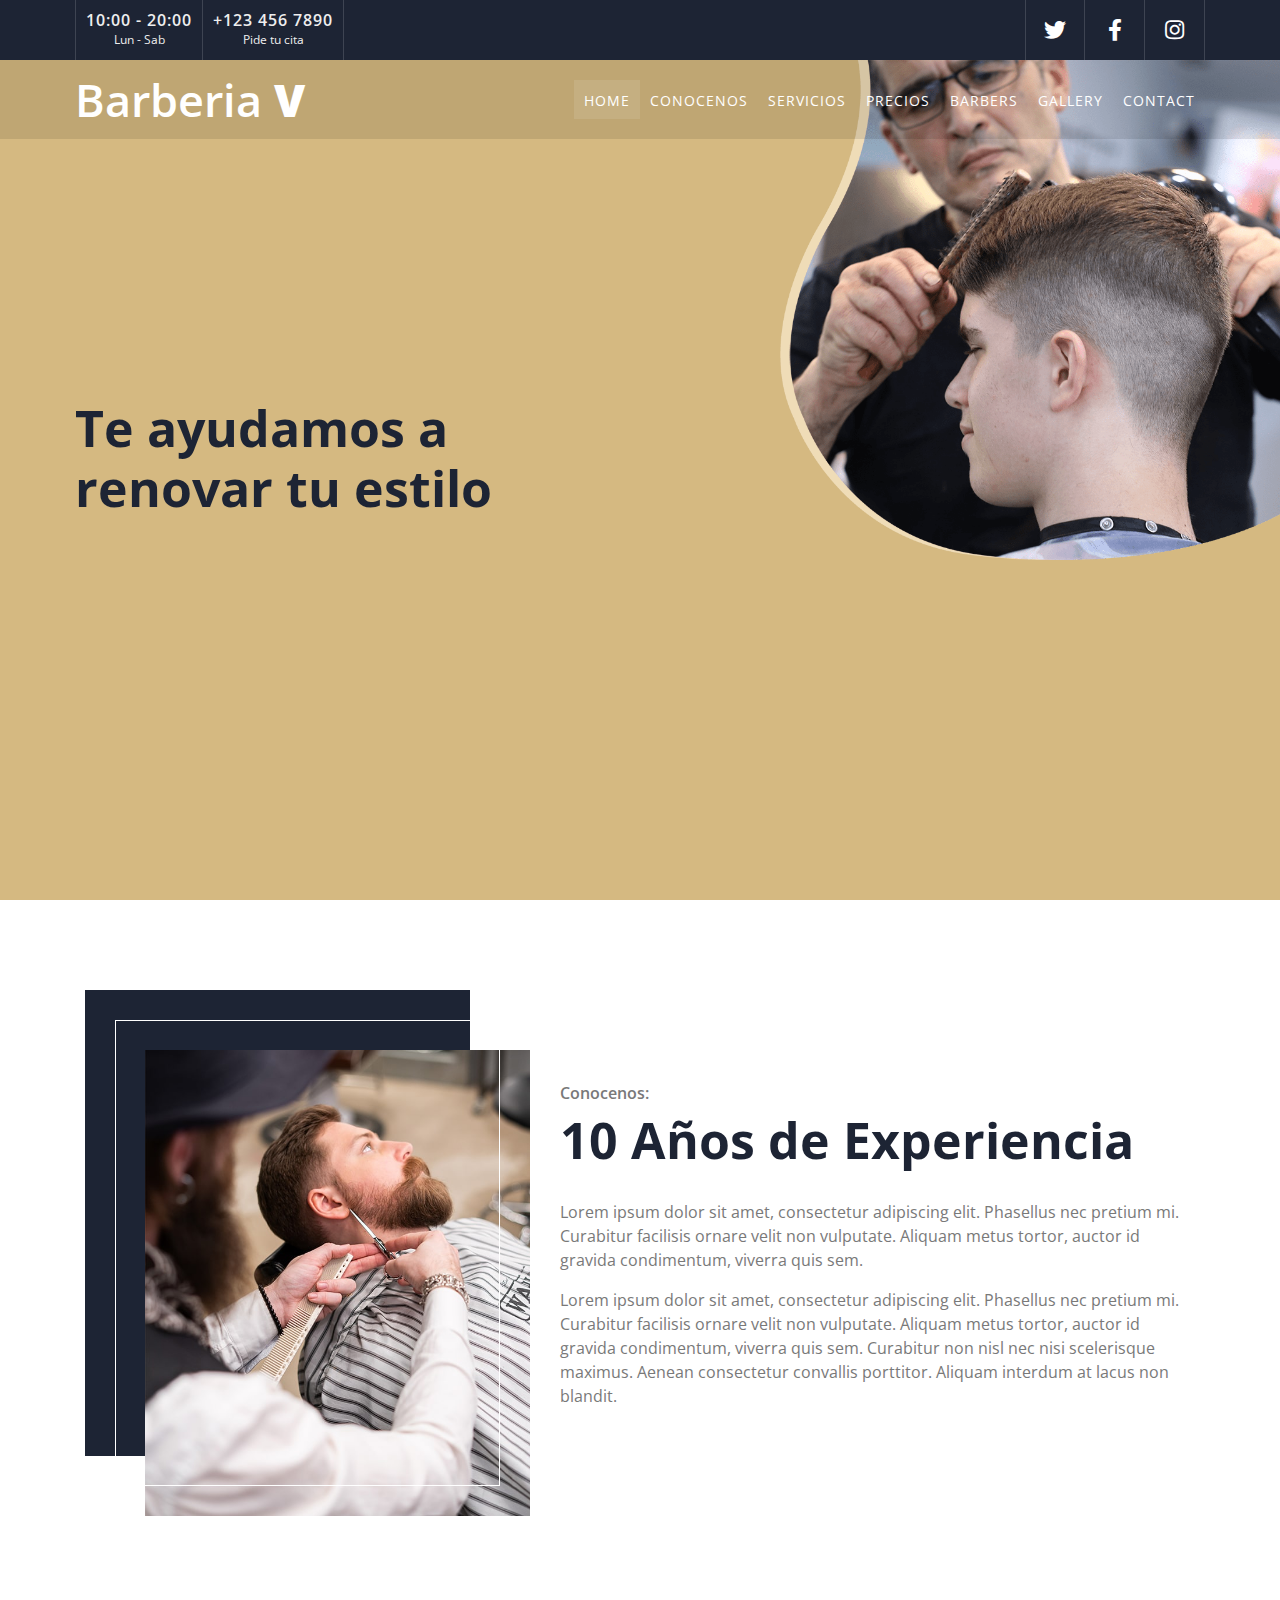
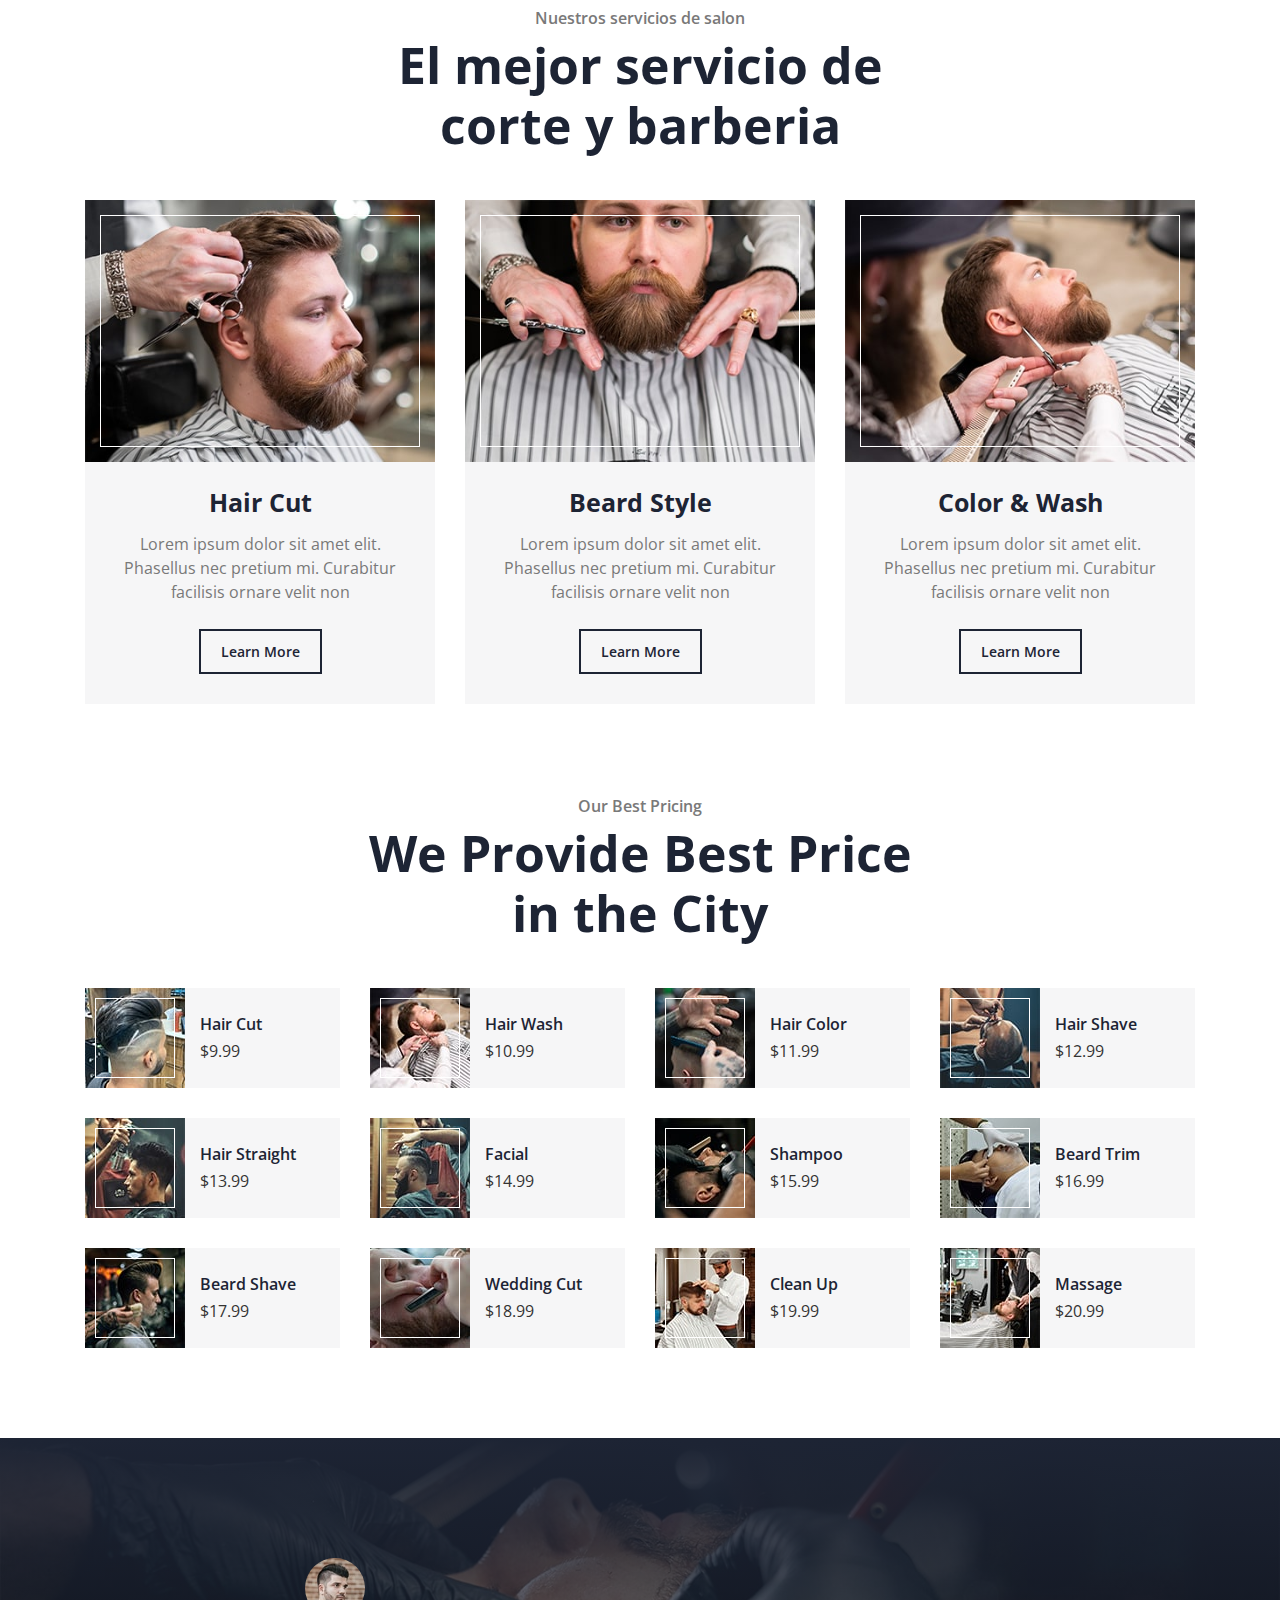
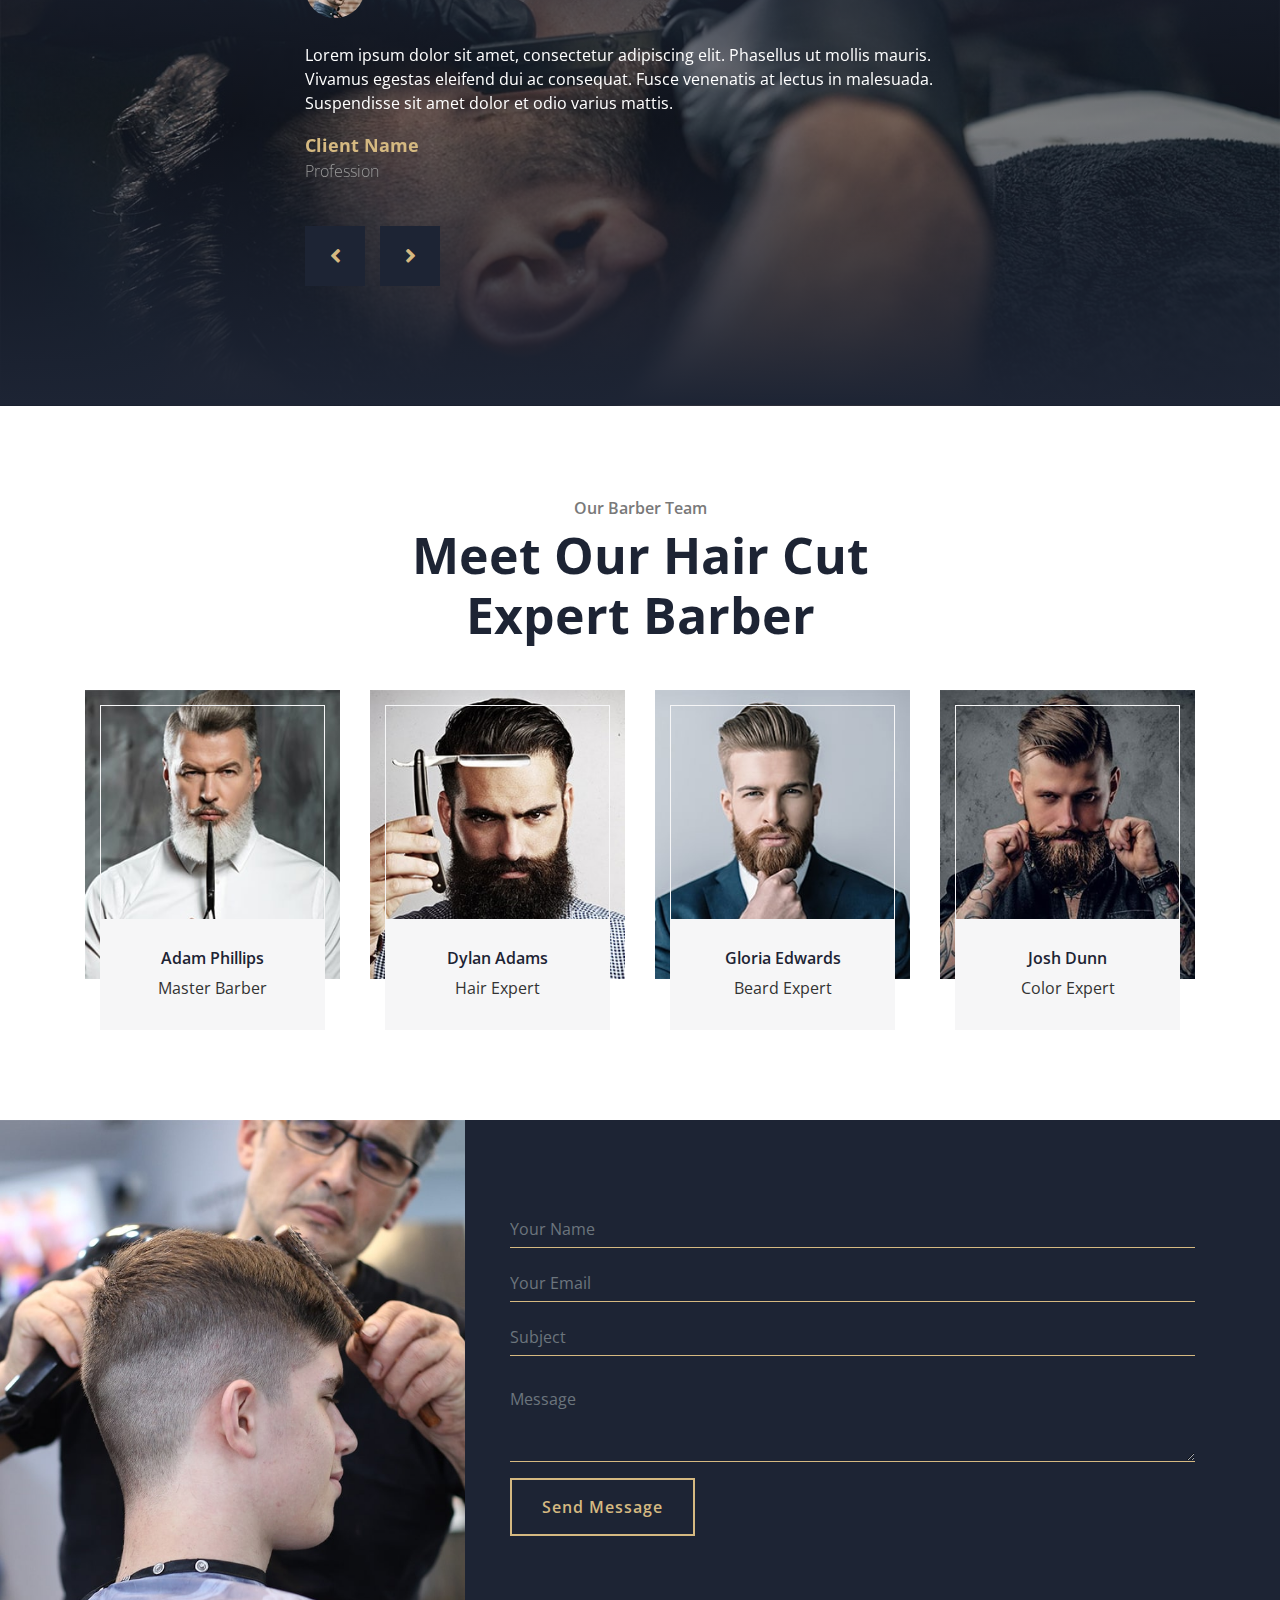
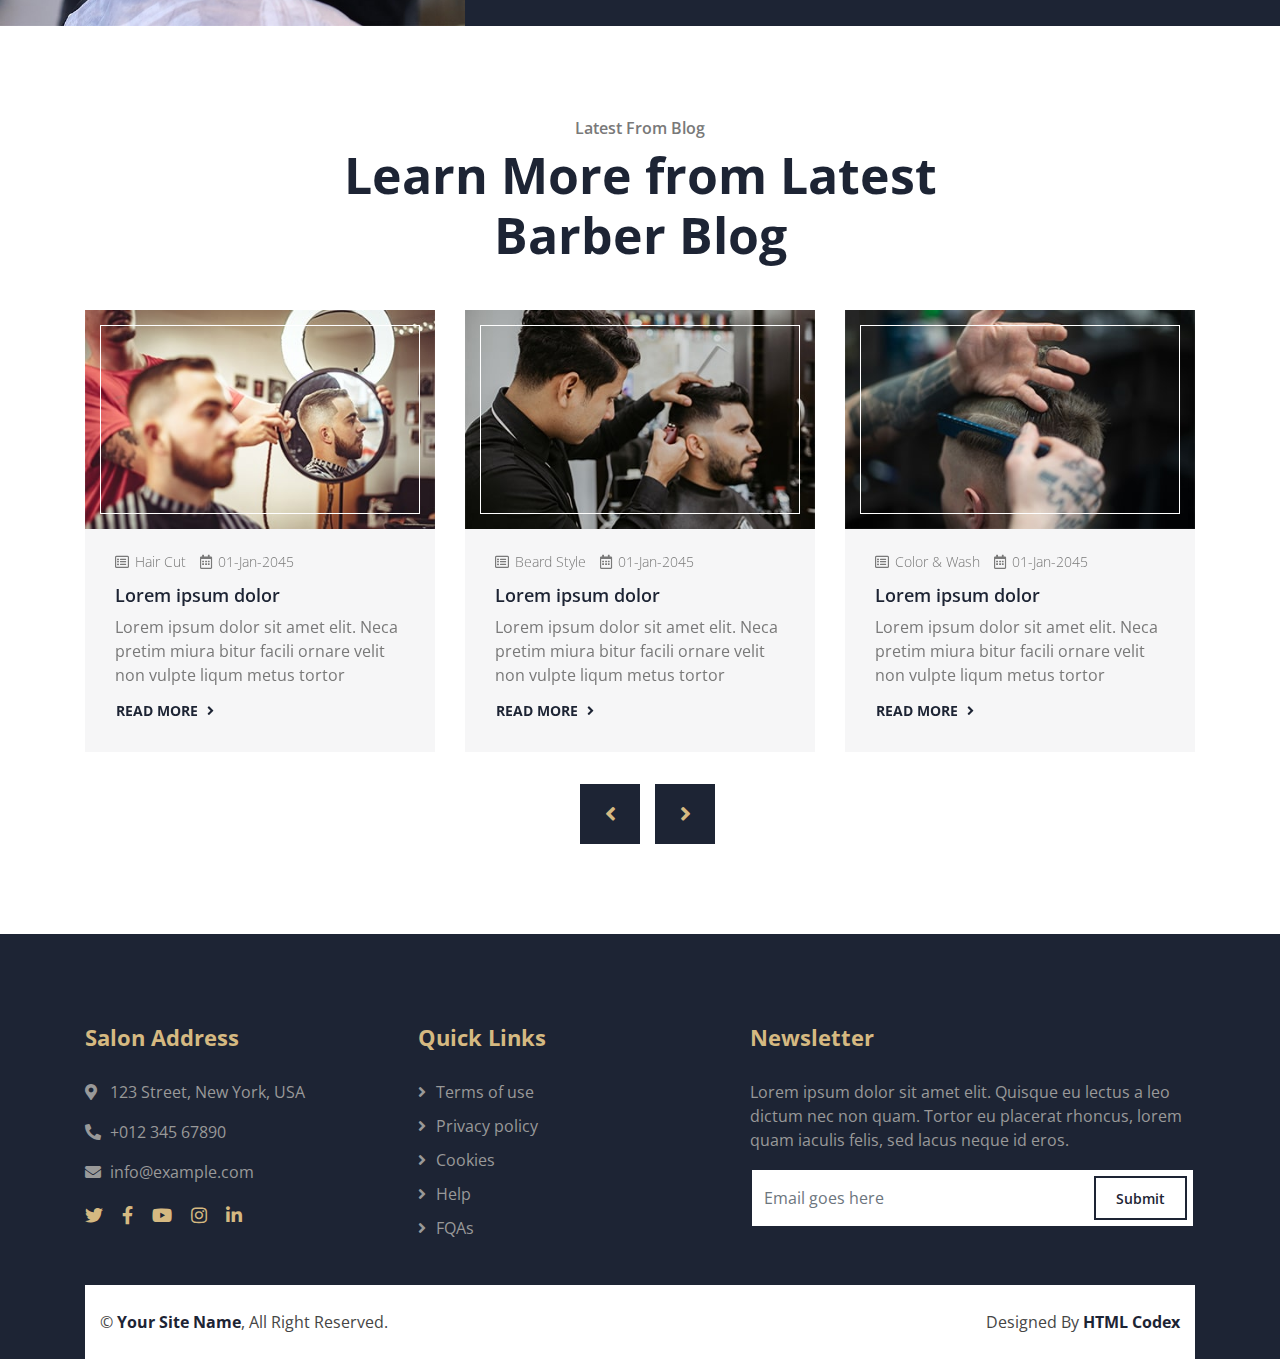
==== commit 9821c2f6: "clean html files" ====
--- a/index.html
+++ b/index.html
@@ -32,12 +32,12 @@
                     <div class="col-md-6">
                         <div class="top-bar-left">
                             <div class="text">
-                                <h2>8:00 - 9:00</h2>
-                                <p>Opening Hour Mon - Fri</p>
+                                <h2>10:00 - 20:00</h2>
+                                <p>Lun - Sab </p>
                             </div>
                             <div class="text">
                                 <h2>+123 456 7890</h2>
-                                <p>Call Us For Appointment</p>
+                                <p>Pide tu cita</p>
                             </div>
                         </div>
                     </div>
@@ -46,7 +46,6 @@
                             <div class="social">
                                 <a href=""><i class="fab fa-twitter"></i></a>
                                 <a href=""><i class="fab fa-facebook-f"></i></a>
-                                <a href=""><i class="fab fa-linkedin-in"></i></a>
                                 <a href=""><i class="fab fa-instagram"></i></a>
                             </div>
                         </div>
@@ -66,20 +65,13 @@
 
                 <div class="collapse navbar-collapse justify-content-between" id="navbarCollapse">
                     <div class="navbar-nav ml-auto">
-                        <a href="index.html" class="nav-item nav-link active">Home</a>
-                        <a href="about.html" class="nav-item nav-link">About</a>
-                        <a href="service.html" class="nav-item nav-link">Service</a>
-                        <a href="price.html" class="nav-item nav-link">Price</a>
-                        <a href="team.html" class="nav-item nav-link">Barber</a>
+                        <a href="#home" class="nav-item nav-link active">Home</a>
+                        <a href="#about" class="nav-item nav-link">Conocenos</a>
+                        <a href="#service" class="nav-item nav-link">Servicios</a>
+                        <a href="#prices" class="nav-item nav-link">Precios</a>
+                        <a href="#team" class="nav-item nav-link">Barbers</a>
                         <a href="portfolio.html" class="nav-item nav-link">Gallery</a>
-                        <div class="nav-item dropdown">
-                            <a href="#" class="nav-link dropdown-toggle" data-toggle="dropdown">Pages</a>
-                            <div class="dropdown-menu">
-                                <a href="blog.html" class="dropdown-item">Blog Page</a>
-                                <a href="single.html" class="dropdown-item">Single Page</a>
-                            </div>
-                        </div>
-                        <a href="contact.html" class="nav-item nav-link">Contact</a>
+                        <a href="#contact" class="nav-item nav-link">Contact</a>
                     </div>
                 </div>
             </div>
@@ -89,15 +81,15 @@
 
         <!-- Hero Start -->
         <div class="hero">
-            <div class="container-fluid">
+            <div class="container-fluid" id="home">
                 <div class="row">
                     <div class="col-sm-12 col-md-6">
                         <div class="hero-text">
-                            <h1>HTML5 Template for Salon Website</h1>
-                            <p>
-                                Lorem ipsum dolor sit amet elit. Phasell nec pretum mi. Curabi ornare velit non. Aliqua metus tortor auctor quis sem.
-                            </p>
-                            <a class="btn" href="https://htmlcodex.com/barber-shop-template">Download Now</a>
+                            <h1>Te ayudamos a renovar tu estilo</h1>
+                            <p>
+                                <!-- here write your spitch -->
+
+                            </p>
                         </div>
                     </div>
                     <div class="col-sm-12 col-md-6 d-none d-md-block">
@@ -106,34 +98,15 @@
                         </div>
                     </div>
                 </div>
-                <button type="button" class="btn-play" data-toggle="modal" data-src="https://www.youtube.com/embed/DWRcNpR6Kdc" data-target="#videoModal">
                     <span></span>
                 </button>
             </div>
         </div>
-        <!-- Hero End -->
-
-        <!-- Video Modal Start-->
-        <div class="modal fade" id="videoModal" tabindex="-1" role="dialog" aria-labelledby="exampleModalLabel" aria-hidden="true">
-            <div class="modal-dialog" role="document">
-                <div class="modal-content">
-                    <div class="modal-body">
-                        <button type="button" class="close" data-dismiss="modal" aria-label="Close">
-                            <span aria-hidden="true">&times;</span>
-                        </button>        
-                        <!-- 16:9 aspect ratio -->
-                        <div class="embed-responsive embed-responsive-16by9">
-                            <iframe class="embed-responsive-item" src="" id="video"  allowscriptaccess="always" allow="autoplay"></iframe>
-                        </div>
-                    </div>
-                </div>
-            </div>
-        </div> 
-        <!-- Video Modal End -->
+
 
 
         <!-- About Start -->
-        <div class="about">
+        <div class="about" id="about">
             <div class="container">
                 <div class="row align-items-center">
                     <div class="col-lg-5 col-md-6">
@@ -143,8 +116,8 @@
                     </div>
                     <div class="col-lg-7 col-md-6">
                         <div class="section-header text-left">
-                            <p>Learn About Us</p>
-                            <h2>25 Years Experience</h2>
+                            <p>Conocenos:</p>
+                            <h2>10 Años de Experiencia</h2>
                         </div>
                         <div class="about-text">
                             <p>
@@ -153,7 +126,6 @@
                             <p>
                                 Lorem ipsum dolor sit amet, consectetur adipiscing elit. Phasellus nec pretium mi. Curabitur facilisis ornare velit non vulputate. Aliquam metus tortor, auctor id gravida condimentum, viverra quis sem. Curabitur non nisl nec nisi scelerisque maximus. Aenean consectetur convallis porttitor. Aliquam interdum at lacus non blandit.
                             </p>
-                            <a class="btn" href="">Learn More</a>
                         </div>
                     </div>
                 </div>
@@ -163,11 +135,11 @@
 
 
         <!-- Service Start -->
-        <div class="service">
+        <div class="service" id="service">
             <div class="container">
                 <div class="section-header text-center">
-                    <p>Our Salon Services</p>
-                    <h2>Best Salon and Barber Services for You</h2>
+                    <p>Nuestros servicios de salon</p>
+                    <h2 >El mejor servicio de corte y barberia</h2>
                 </div>
                 <div class="row">
                     <div class="col-lg-4 col-md-6">
@@ -213,7 +185,7 @@
 
 
         <!-- Pricing Start -->
-        <div class="price">
+        <div class="price" id="prices">
             <div class="container">
                 <div class="section-header text-center">
                     <p>Our Best Pricing</p>
@@ -393,7 +365,7 @@
 
 
         <!-- Team Start -->
-        <div class="team">
+        <div class="team" id="team">
             <div class="container">
                 <div class="section-header text-center">
                     <p>Our Barber Team</p>
@@ -451,7 +423,7 @@
         
         
         <!-- Contact Start -->
-        <div class="contact">
+        <div class="contact" id="contact">
             <div class="container-fluid">
                 <div class="container">
                     <div class="row align-items-center">
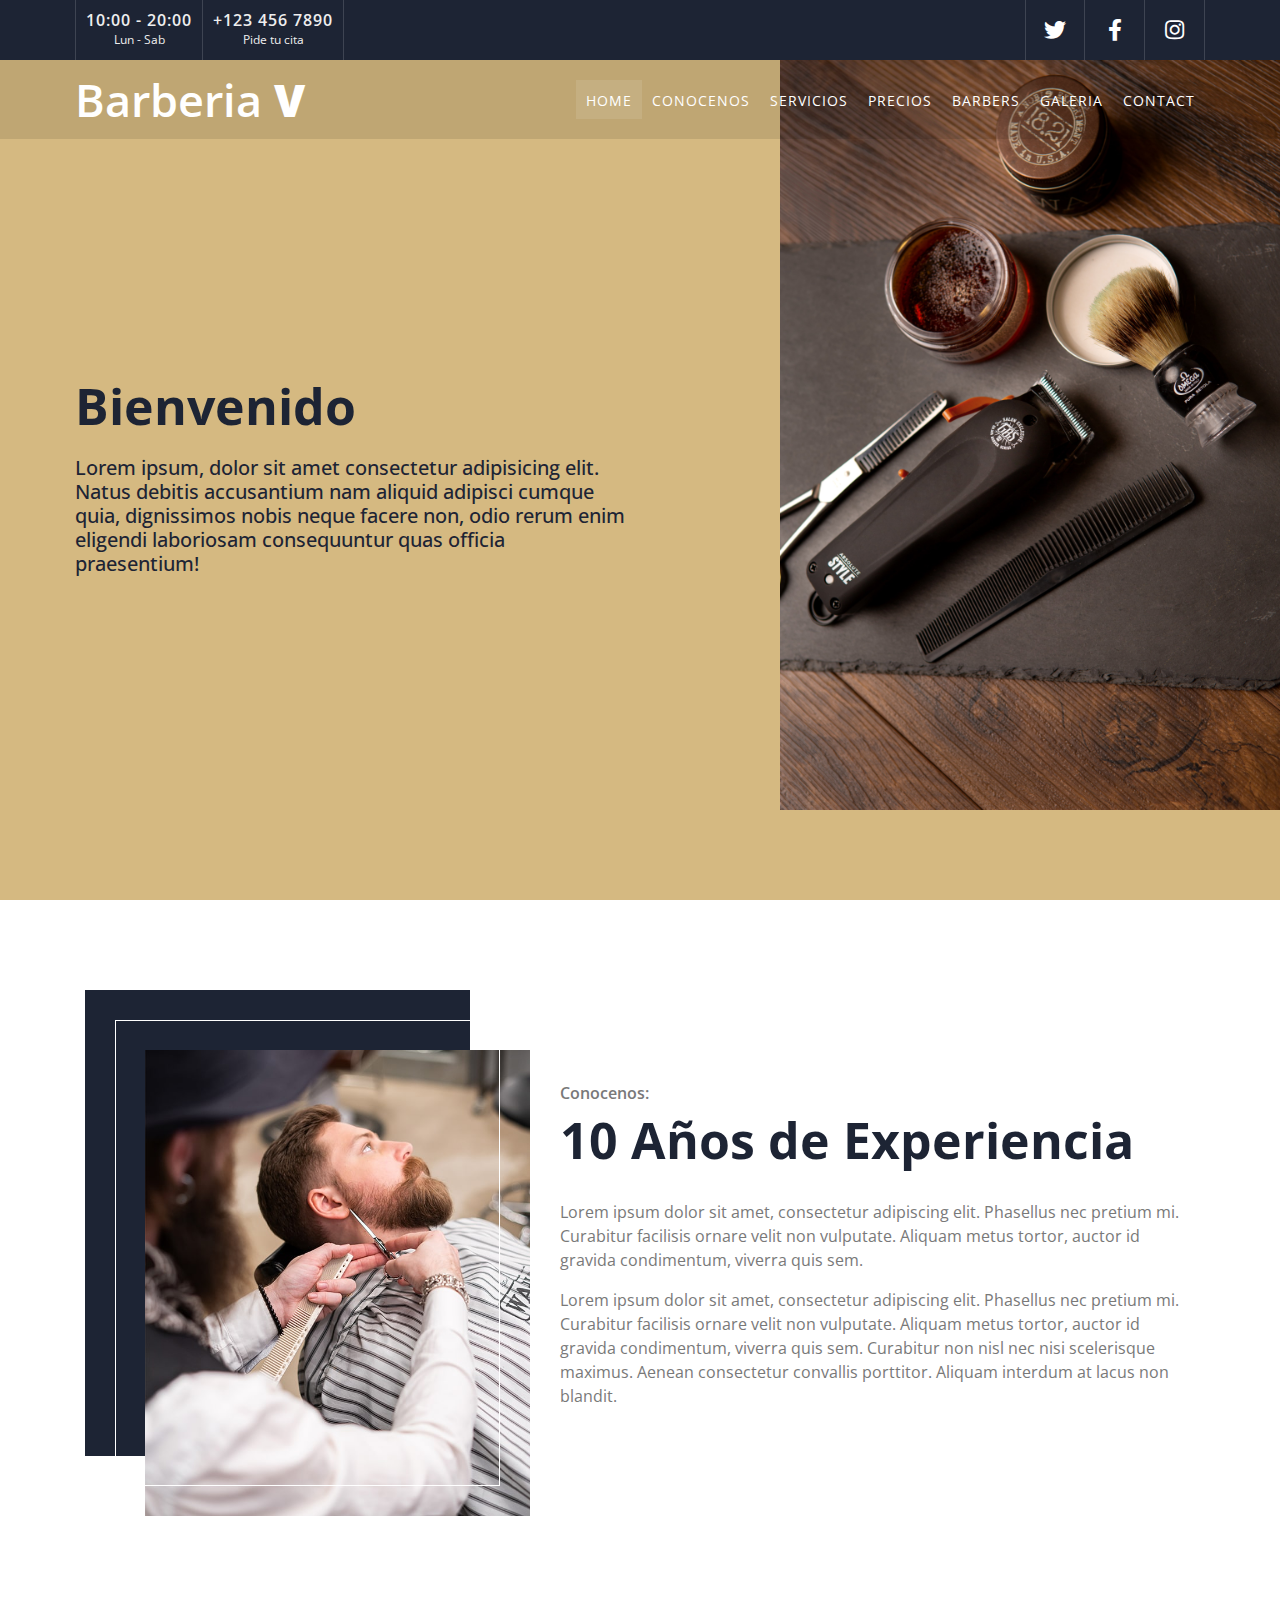
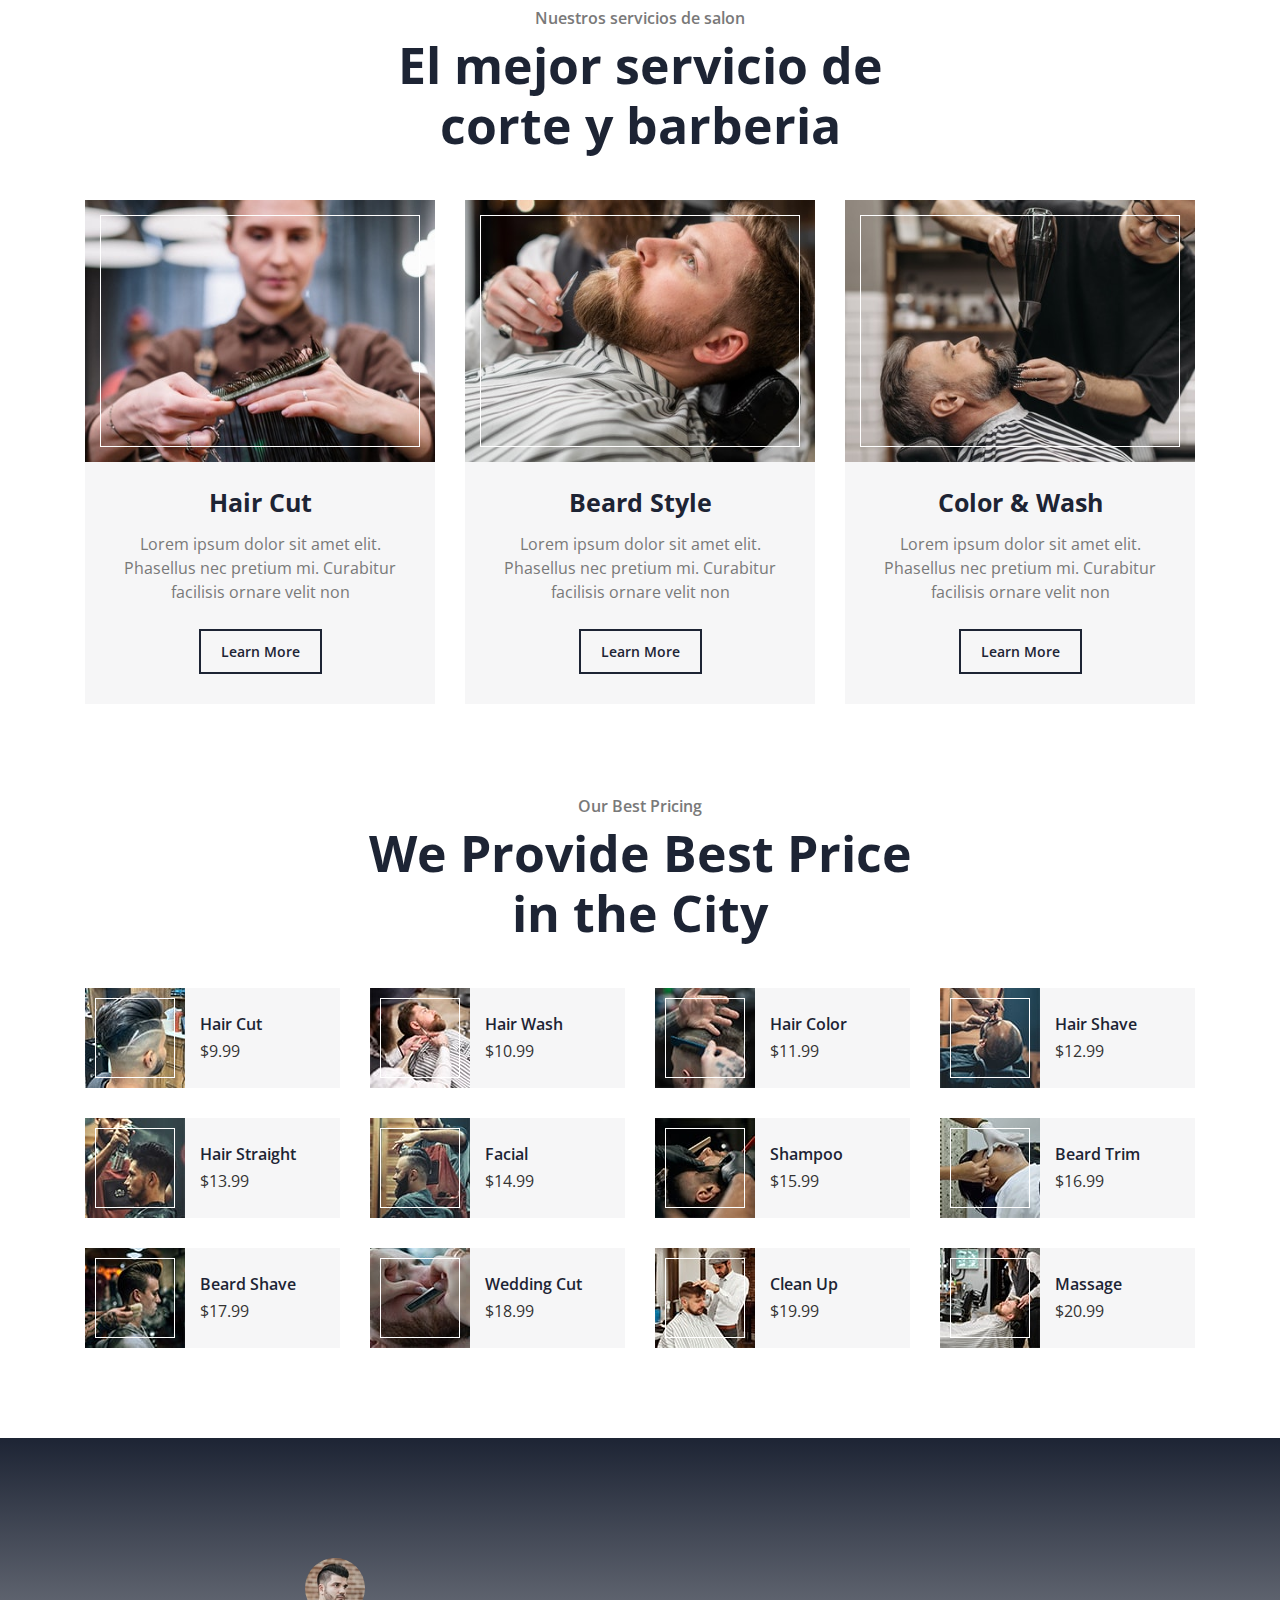
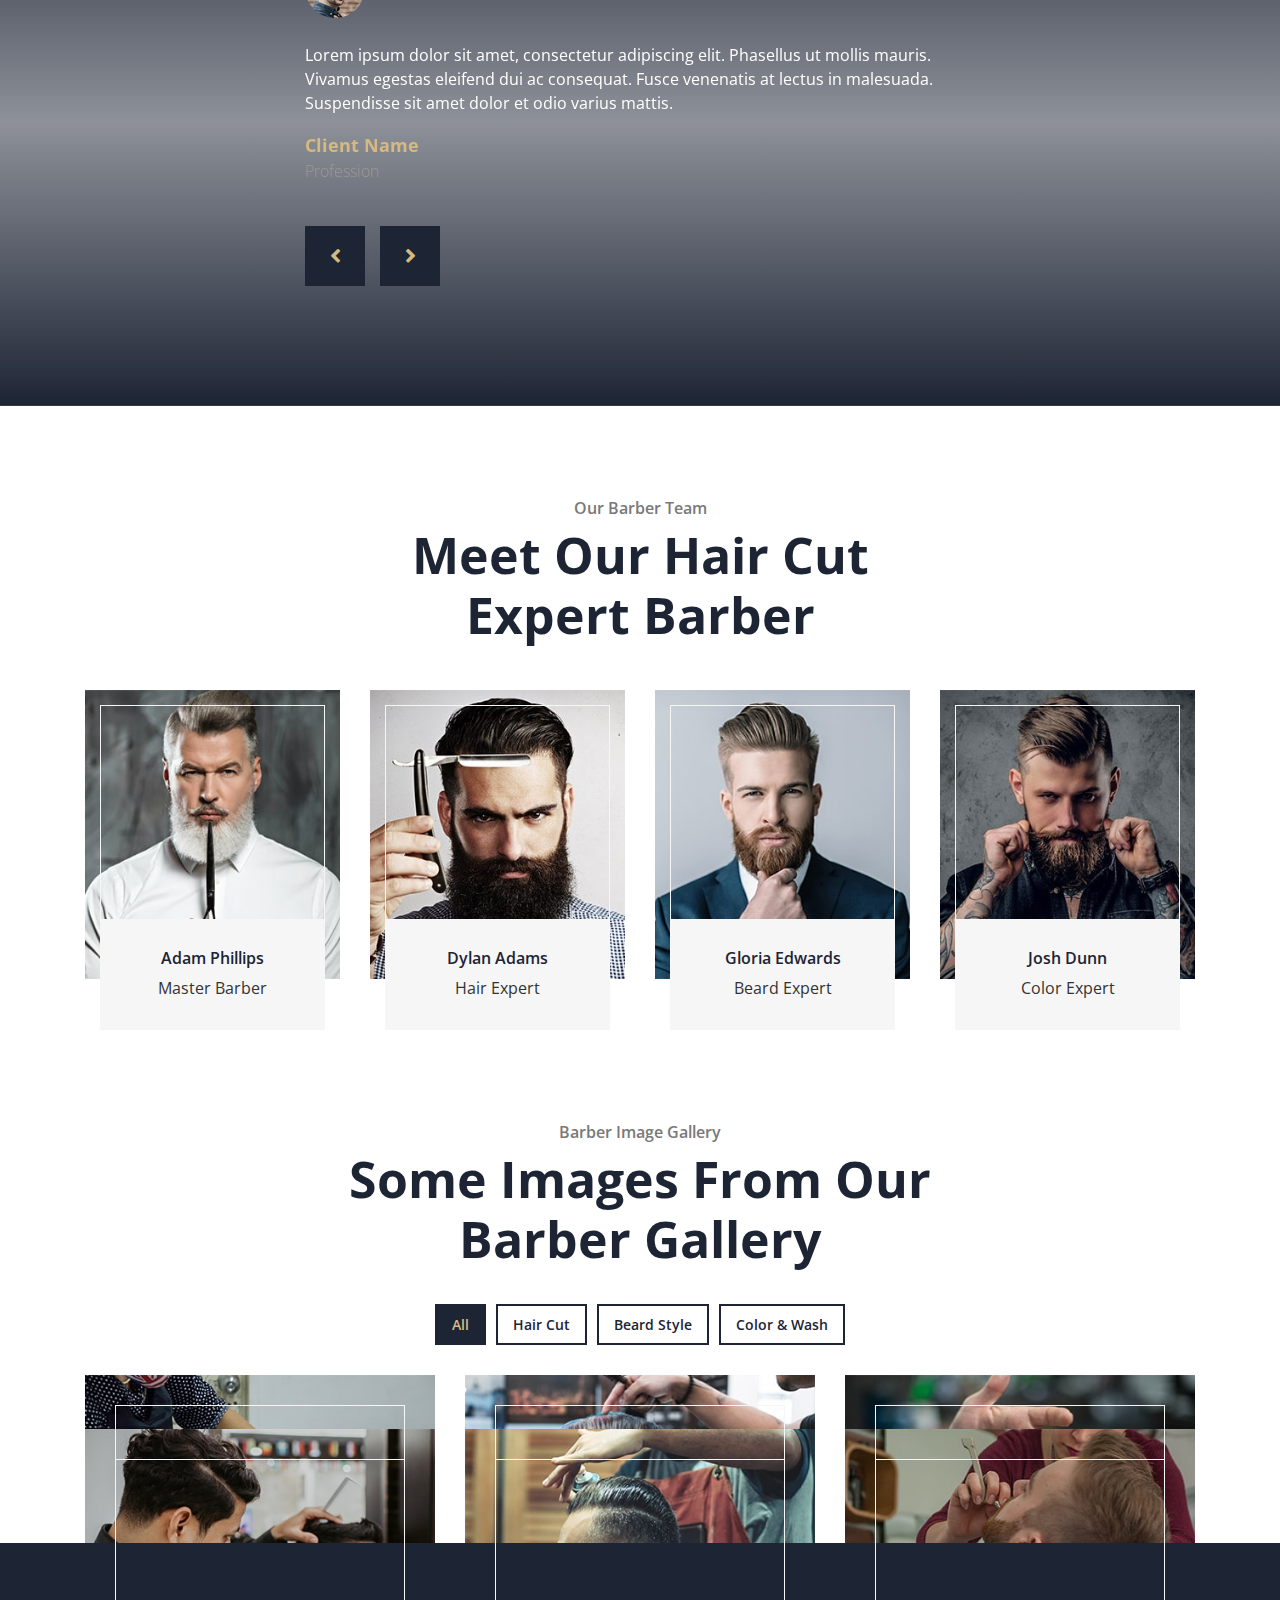
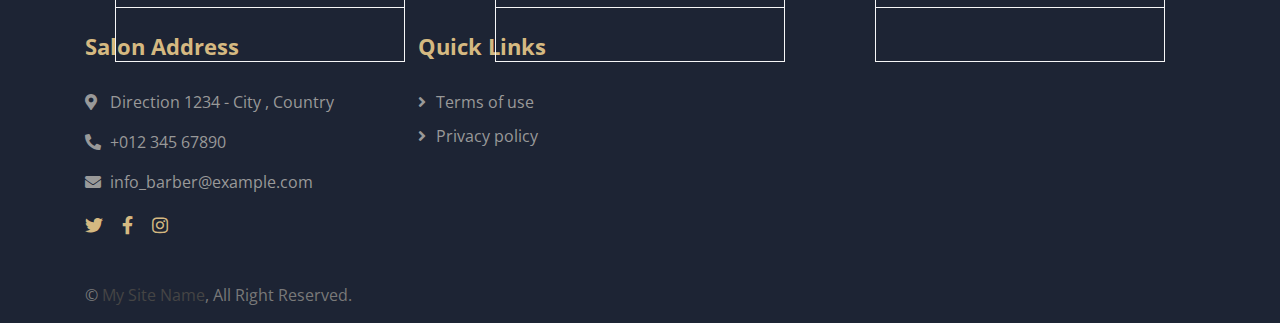
==== commit 78c797e4: "corrections of sizes and tags" ====
--- a/index.html
+++ b/index.html
@@ -70,7 +70,7 @@
                         <a href="#service" class="nav-item nav-link">Servicios</a>
                         <a href="#prices" class="nav-item nav-link">Precios</a>
                         <a href="#team" class="nav-item nav-link">Barbers</a>
-                        <a href="portfolio.html" class="nav-item nav-link">Gallery</a>
+                        <a href="#gallery" class="nav-item nav-link">Galeria</a>
                         <a href="#contact" class="nav-item nav-link">Contact</a>
                     </div>
                 </div>
@@ -85,16 +85,16 @@
                 <div class="row">
                     <div class="col-sm-12 col-md-6">
                         <div class="hero-text">
-                            <h1>Te ayudamos a renovar tu estilo</h1>
-                            <p>
+                            <h1>Bienvenido</h1>
+                            <h5>
                                 <!-- here write your spitch -->
-
-                            </p>
+                                    Lorem ipsum, dolor sit amet consectetur adipisicing elit. Natus debitis accusantium nam aliquid adipisci cumque quia, dignissimos nobis neque facere non, odio rerum enim eligendi laboriosam consequuntur quas officia praesentium!
+                            </h5>
                         </div>
                     </div>
                     <div class="col-sm-12 col-md-6 d-none d-md-block">
                         <div class="hero-image">
-                            <img src="img/hero.png" alt="Hero Image">
+                            <img src="img/machine.jpg" alt="Hero Image">
                         </div>
                     </div>
                 </div>
@@ -145,7 +145,7 @@
                     <div class="col-lg-4 col-md-6">
                         <div class="service-item">
                             <div class="service-img">
-                                <img src="img/service-1.jpg" alt="Image">
+                                <img src="img/women-barber.jpeg" alt="Image">
                             </div>
                             <h3>Hair Cut</h3>
                             <p>
@@ -157,7 +157,7 @@
                     <div class="col-lg-4 col-md-6">
                         <div class="service-item">
                             <div class="service-img">
-                                <img src="img/service-2.jpg" alt="Image">
+                                <img src="img/barber-cut-service.jpeg" alt="Image">
                             </div>
                             <h3>Beard Style</h3>
                             <p>
@@ -169,7 +169,7 @@
                     <div class="col-lg-4 col-md-6">
                         <div class="service-item">
                             <div class="service-img">
-                                <img src="img/service-3.jpg" alt="Image">
+                                <img src="img/care-barber.jpeg" alt="Image">
                             </div>
                             <h3>Color & Wash</h3>
                             <p>
@@ -420,168 +420,72 @@
             </div>
         </div>
         <!-- Team End -->
+
+                <!-- Portfolio Start -->
+                <div class="portfolio" id="gallery">
+                    <div class="container">
+                        <div class="section-header text-center">
+                            <p>Barber Image Gallery</p>
+                            <h2>Some Images From Our Barber Gallery</h2>
+                        </div>
+                        <div class="row">
+                            <div class="col-12">
+                                <ul id="portfolio-flters">
+                                    <li data-filter="*" class="filter-active">All</li>
+                                    <li data-filter=".first">Hair Cut</li>
+                                    <li data-filter=".second">Beard Style</li>
+                                    <li data-filter=".third">Color & Wash</li>
+                                </ul>
+                            </div>
+                        </div>
+                        <div class="row portfolio-container">
+                            <div class="col-lg-4 col-md-6 col-sm-12 portfolio-item first">
+                                <div class="portfolio-wrap">
+                                    <a href="img/portfolio-1.jpg" data-lightbox="portfolio">
+                                        <img src="img/portfolio-1.jpg" alt="Portfolio Image">
+                                    </a>
+                                </div>
+                            </div>
+                            <div class="col-lg-4 col-md-6 col-sm-12 portfolio-item second">
+                                <div class="portfolio-wrap">
+                                    <a href="img/portfolio-2.jpg" data-lightbox="portfolio">
+                                        <img src="img/portfolio-2.jpg" alt="Portfolio Image">
+                                    </a>
+                                </div>
+                            </div>
+                            <div class="col-lg-4 col-md-6 col-sm-12 portfolio-item third">
+                                <div class="portfolio-wrap">
+                                    <a href="img/portfolio-3.jpg" data-lightbox="portfolio">
+                                        <img src="img/portfolio-3.jpg" alt="Portfolio Image">
+                                    </a>
+                                </div>
+                            </div>
+                            <div class="col-lg-4 col-md-6 col-sm-12 portfolio-item first">
+                                <div class="portfolio-wrap">
+                                    <a href="img/portfolio-4.jpg" data-lightbox="portfolio">
+                                        <img src="img/portfolio-4.jpg" alt="Portfolio Image">
+                                    </a>
+                                </div>
+                            </div>
+                            <div class="col-lg-4 col-md-6 col-sm-12 portfolio-item second">
+                                <div class="portfolio-wrap">
+                                    <a href="img/portfolio-5.jpg" data-lightbox="portfolio">
+                                        <img src="img/portfolio-5.jpg" alt="Portfolio Image">
+                                    </a>
+                                </div>
+                            </div>
+                            <div class="col-lg-4 col-md-6 col-sm-12 portfolio-item third">
+                                <div class="portfolio-wrap">
+                                    <a href="img/portfolio-6.jpg" data-lightbox="portfolio">
+                                        <img src="img/portfolio-6.jpg" alt="Portfolio Image">
+                                    </a>
+                                </div>
+                            </div>
+                        </div>
+                    </div>
+                </div>
+                <!-- Portfolio Start -->
         
-        
-        <!-- Contact Start -->
-        <div class="contact" id="contact">
-            <div class="container-fluid">
-                <div class="container">
-                    <div class="row align-items-center">
-                        <div class="col-md-4"></div>
-                        <div class="col-md-8">
-                            <div class="contact-form">
-                                <div id="success"></div>
-                                <form name="sentMessage" id="contactForm" novalidate="novalidate">
-                                    <div class="control-group">
-                                        <input type="text" class="form-control" id="name" placeholder="Your Name" required="required" data-validation-required-message="Please enter your name" />
-                                        <p class="help-block text-danger"></p>
-                                    </div>
-                                    <div class="control-group">
-                                        <input type="email" class="form-control" id="email" placeholder="Your Email" required="required" data-validation-required-message="Please enter your email" />
-                                        <p class="help-block text-danger"></p>
-                                    </div>
-                                    <div class="control-group">
-                                        <input type="text" class="form-control" id="subject" placeholder="Subject" required="required" data-validation-required-message="Please enter a subject" />
-                                        <p class="help-block text-danger"></p>
-                                    </div>
-                                    <div class="control-group">
-                                        <textarea class="form-control" id="message" placeholder="Message" required="required" data-validation-required-message="Please enter your message"></textarea>
-                                        <p class="help-block text-danger"></p>
-                                    </div>
-                                    <div>
-                                        <button class="btn" type="submit" id="sendMessageButton">Send Message</button>
-                                    </div>
-                                </form>
-                            </div>
-                        </div>
-                    </div>
-                </div>
-            </div>
-        </div>
-        <!-- Contact End -->
-
-
-        <!-- Blog Start -->
-        <div class="blog">
-            <div class="container">
-                <div class="section-header text-center">
-                    <p>Latest From Blog</p>
-                    <h2>Learn More from Latest Barber Blog</h2>
-                </div>
-                <div class="owl-carousel blog-carousel">
-                    <div class="blog-item">
-                        <div class="blog-img">
-                            <img src="img/blog-1.jpg" alt="Blog">
-                        </div>
-                        <div class="blog-meta">
-                            <i class="fa fa-list-alt"></i>
-                            <a href="">Hair Cut</a>
-                            <i class="fa fa-calendar-alt"></i>
-                            <p>01-Jan-2045</p>
-                        </div>
-                        <div class="blog-text">
-                            <h2>Lorem ipsum dolor</h2>
-                            <p>
-                                Lorem ipsum dolor sit amet elit. Neca pretim miura bitur facili ornare velit non vulpte liqum metus tortor
-                            </p>
-                            <a class="btn" href="">Read More <i class="fa fa-angle-right"></i></a>
-                        </div>
-                    </div>
-                    <div class="blog-item">
-                        <div class="blog-img">
-                            <img src="img/blog-2.jpg" alt="Blog">
-                        </div>
-                        <div class="blog-meta">
-                            <i class="fa fa-list-alt"></i>
-                            <a href="">Beard Style</a>
-                            <i class="fa fa-calendar-alt"></i>
-                            <p>01-Jan-2045</p>
-                        </div>
-                        <div class="blog-text">
-                            <h2>Lorem ipsum dolor</h2>
-                            <p>
-                                Lorem ipsum dolor sit amet elit. Neca pretim miura bitur facili ornare velit non vulpte liqum metus tortor
-                            </p>
-                            <a class="btn" href="">Read More <i class="fa fa-angle-right"></i></a>
-                        </div>
-                    </div>
-                    <div class="blog-item">
-                        <div class="blog-img">
-                            <img src="img/blog-3.jpg" alt="Blog">
-                        </div>
-                        <div class="blog-meta">
-                            <i class="fa fa-list-alt"></i>
-                            <a href="">Color & Wash</a>
-                            <i class="fa fa-calendar-alt"></i>
-                            <p>01-Jan-2045</p>
-                        </div>
-                        <div class="blog-text">
-                            <h2>Lorem ipsum dolor</h2>
-                            <p>
-                                Lorem ipsum dolor sit amet elit. Neca pretim miura bitur facili ornare velit non vulpte liqum metus tortor
-                            </p>
-                            <a class="btn" href="">Read More <i class="fa fa-angle-right"></i></a>
-                        </div>
-                    </div>
-                    <div class="blog-item">
-                        <div class="blog-img">
-                            <img src="img/blog-4.jpg" alt="Blog">
-                        </div>
-                        <div class="blog-meta">
-                            <i class="fa fa-list-alt"></i>
-                            <a href="">Hair Cut</a>
-                            <i class="fa fa-calendar-alt"></i>
-                            <p>01-Jan-2045</p>
-                        </div>
-                        <div class="blog-text">
-                            <h2>Lorem ipsum dolor</h2>
-                            <p>
-                                Lorem ipsum dolor sit amet elit. Neca pretim miura bitur facili ornare velit non vulpte liqum metus tortor
-                            </p>
-                            <a class="btn" href="">Read More <i class="fa fa-angle-right"></i></a>
-                        </div>
-                    </div>
-                    <div class="blog-item">
-                        <div class="blog-img">
-                            <img src="img/blog-5.jpg" alt="Blog">
-                        </div>
-                        <div class="blog-meta">
-                            <i class="fa fa-list-alt"></i>
-                            <a href="">Beard Style</a>
-                            <i class="fa fa-calendar-alt"></i>
-                            <p>01-Jan-2045</p>
-                        </div>
-                        <div class="blog-text">
-                            <h2>Lorem ipsum dolor</h2>
-                            <p>
-                                Lorem ipsum dolor sit amet elit. Neca pretim miura bitur facili ornare velit non vulpte liqum metus tortor
-                            </p>
-                            <a class="btn" href="">Read More <i class="fa fa-angle-right"></i></a>
-                        </div>
-                    </div>
-                    <div class="blog-item">
-                        <div class="blog-img">
-                            <img src="img/blog-6.jpg" alt="Blog">
-                        </div>
-                        <div class="blog-meta">
-                            <i class="fa fa-list-alt"></i>
-                            <a href="">Color & Wash</a>
-                            <i class="fa fa-calendar-alt"></i>
-                            <p>01-Jan-2045</p>
-                        </div>
-                        <div class="blog-text">
-                            <h2>Lorem ipsum dolor</h2>
-                            <p>
-                                Lorem ipsum dolor sit amet elit. Neca pretim miura bitur facili ornare velit non vulpte liqum metus tortor
-                            </p>
-                            <a class="btn" href="">Read More <i class="fa fa-angle-right"></i></a>
-                        </div>
-                    </div>
-                </div>
-            </div>
-        </div>
-        <!-- Blog End -->
-
 
         <!-- Footer Start -->
         <div class="footer">
@@ -592,15 +496,13 @@
                             <div class="col-md-6">
                                 <div class="footer-contact">
                                     <h2>Salon Address</h2>
-                                    <p><i class="fa fa-map-marker-alt"></i>123 Street, New York, USA</p>
+                                    <p><i class="fa fa-map-marker-alt"></i>Direction 1234 - City , Country</p>
                                     <p><i class="fa fa-phone-alt"></i>+012 345 67890</p>
-                                    <p><i class="fa fa-envelope"></i>info@example.com</p>
+                                    <p><i class="fa fa-envelope"></i>info_barber@example.com</p>
                                     <div class="footer-social">
                                         <a href=""><i class="fab fa-twitter"></i></a>
                                         <a href=""><i class="fab fa-facebook-f"></i></a>
-                                        <a href=""><i class="fab fa-youtube"></i></a>
                                         <a href=""><i class="fab fa-instagram"></i></a>
-                                        <a href=""><i class="fab fa-linkedin-in"></i></a>
                                     </div>
                                 </div>
                             </div>
@@ -609,14 +511,11 @@
                                     <h2>Quick Links</h2>
                                     <a href="">Terms of use</a>
                                     <a href="">Privacy policy</a>
-                                    <a href="">Cookies</a>
-                                    <a href="">Help</a>
-                                    <a href="">FQAs</a>
-                                </div>
-                            </div>
-                        </div>
-                    </div>
-                    <div class="col-lg-5">
+                                </div>
+                            </div>
+                        </div>
+                    </div>
+                    <!-- <div class="col-lg-5">
                         <div class="footer-newsletter">
                             <h2>Newsletter</h2>
                             <p>
@@ -627,16 +526,13 @@
                                 <button class="btn">Submit</button>
                             </div>
                         </div>
-                    </div>
+                    </div> -->
                 </div>
             </div>
             <div class="container copyright">
                 <div class="row">
                     <div class="col-md-6">
-                        <p>&copy; <a href="#">Your Site Name</a>, All Right Reserved.</p>
-                    </div>
-                    <div class="col-md-6">
-                        <p>Designed By <a href="https://htmlcodex.com">HTML Codex</a></p>
+                        <p>&copy; <a href="#">My Site Name</a>, All Right Reserved.</p>
                     </div>
                 </div>
             </div>
--- a/css/style.css
+++ b/css/style.css
@@ -1370,39 +1370,6 @@
     transition: .3s;
 }
 
-.footer .footer-newsletter .btn:hover {
-    color: #D5B981;
-    background: #1d2434;
-}
-
-.footer .copyright {
-    padding: 0 30px;
-}
-
-.footer .copyright .row {
-    background: #ffffff;
-    padding-top: 25px;
-    padding-bottom: 25px;
-}
-
-.footer .copyright p {
-    margin: 0;
-    color: #454545;
-}
-
-.footer .copyright .col-md-6:last-child p {
-    text-align: right;
-}
-
-.footer .copyright p a {
-    color: #1d2434;
-    font-weight: 700;
-}
-
-.footer .copyright p a:hover {
-    color: #D5B981;
-}
-
 @media (max-width: 767.98px) {
     .footer .copyright p,
     .footer .copyright .col-md-6:last-child p {
